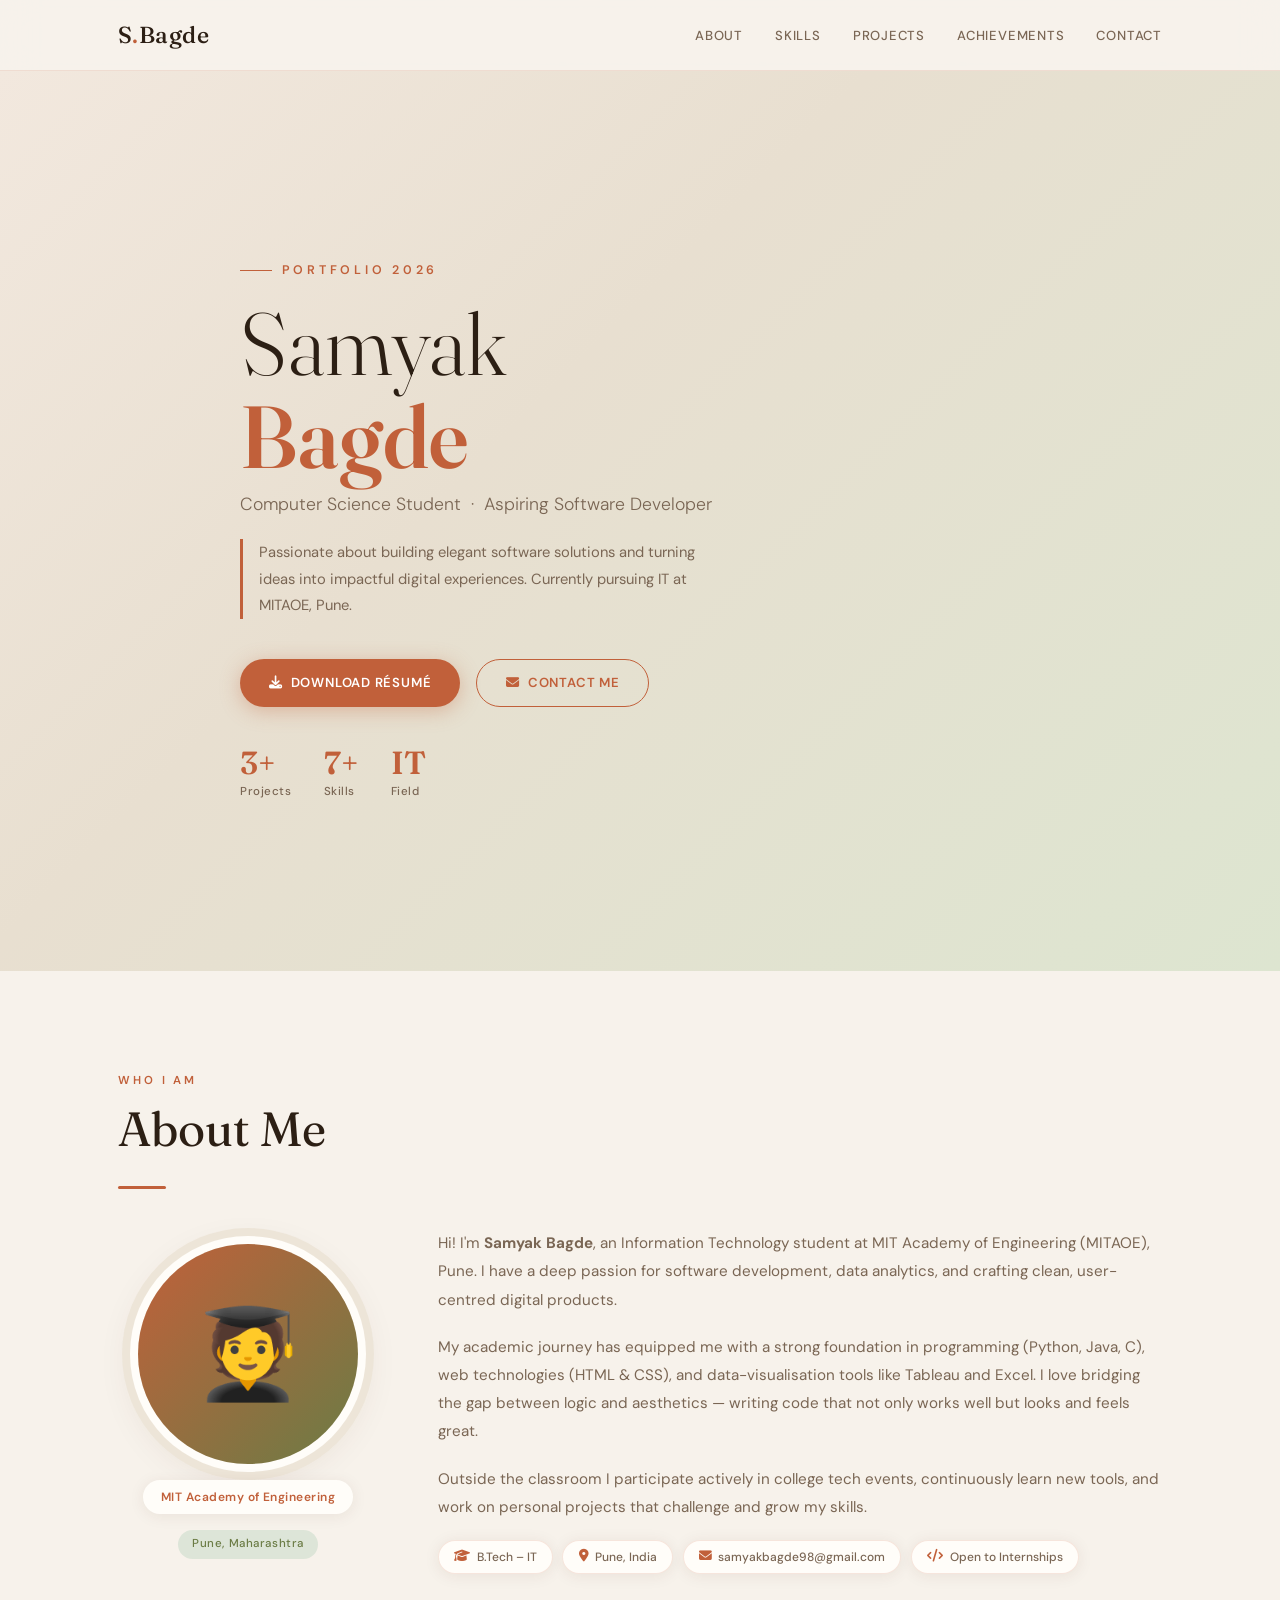
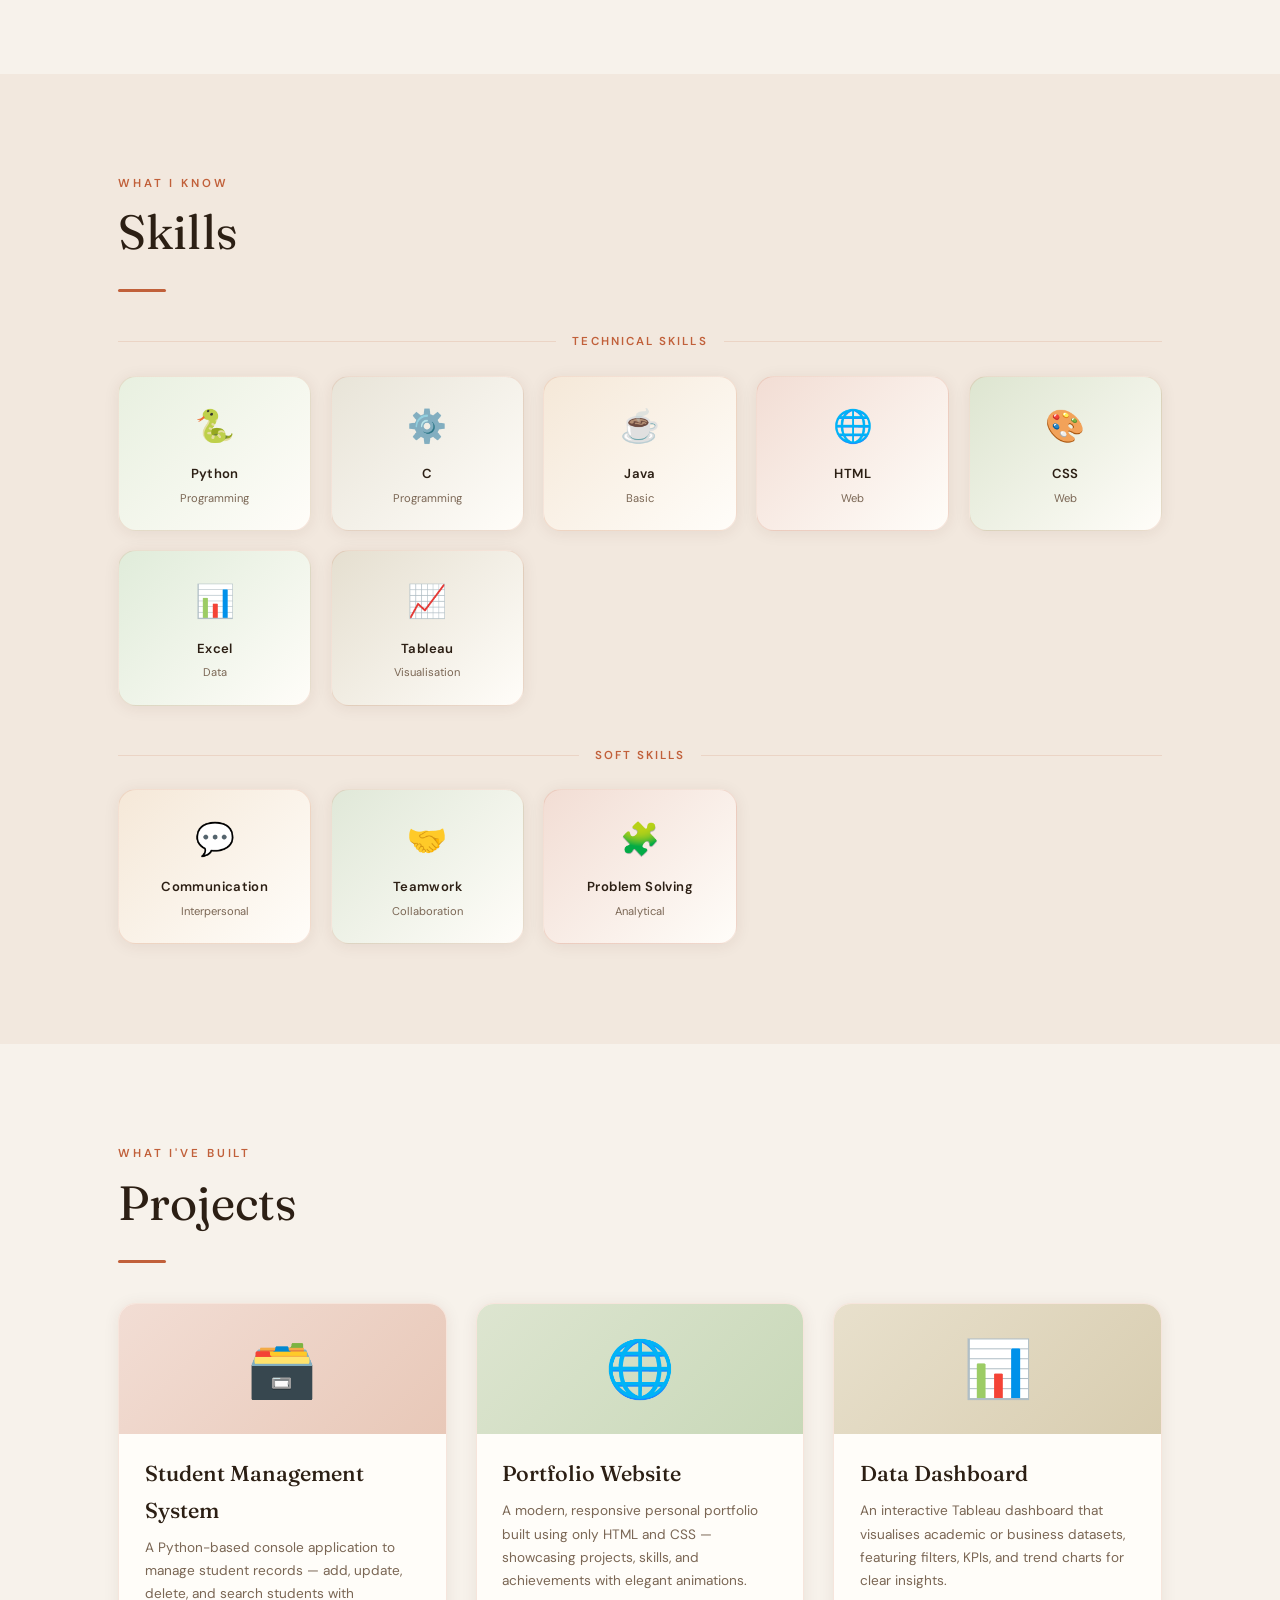
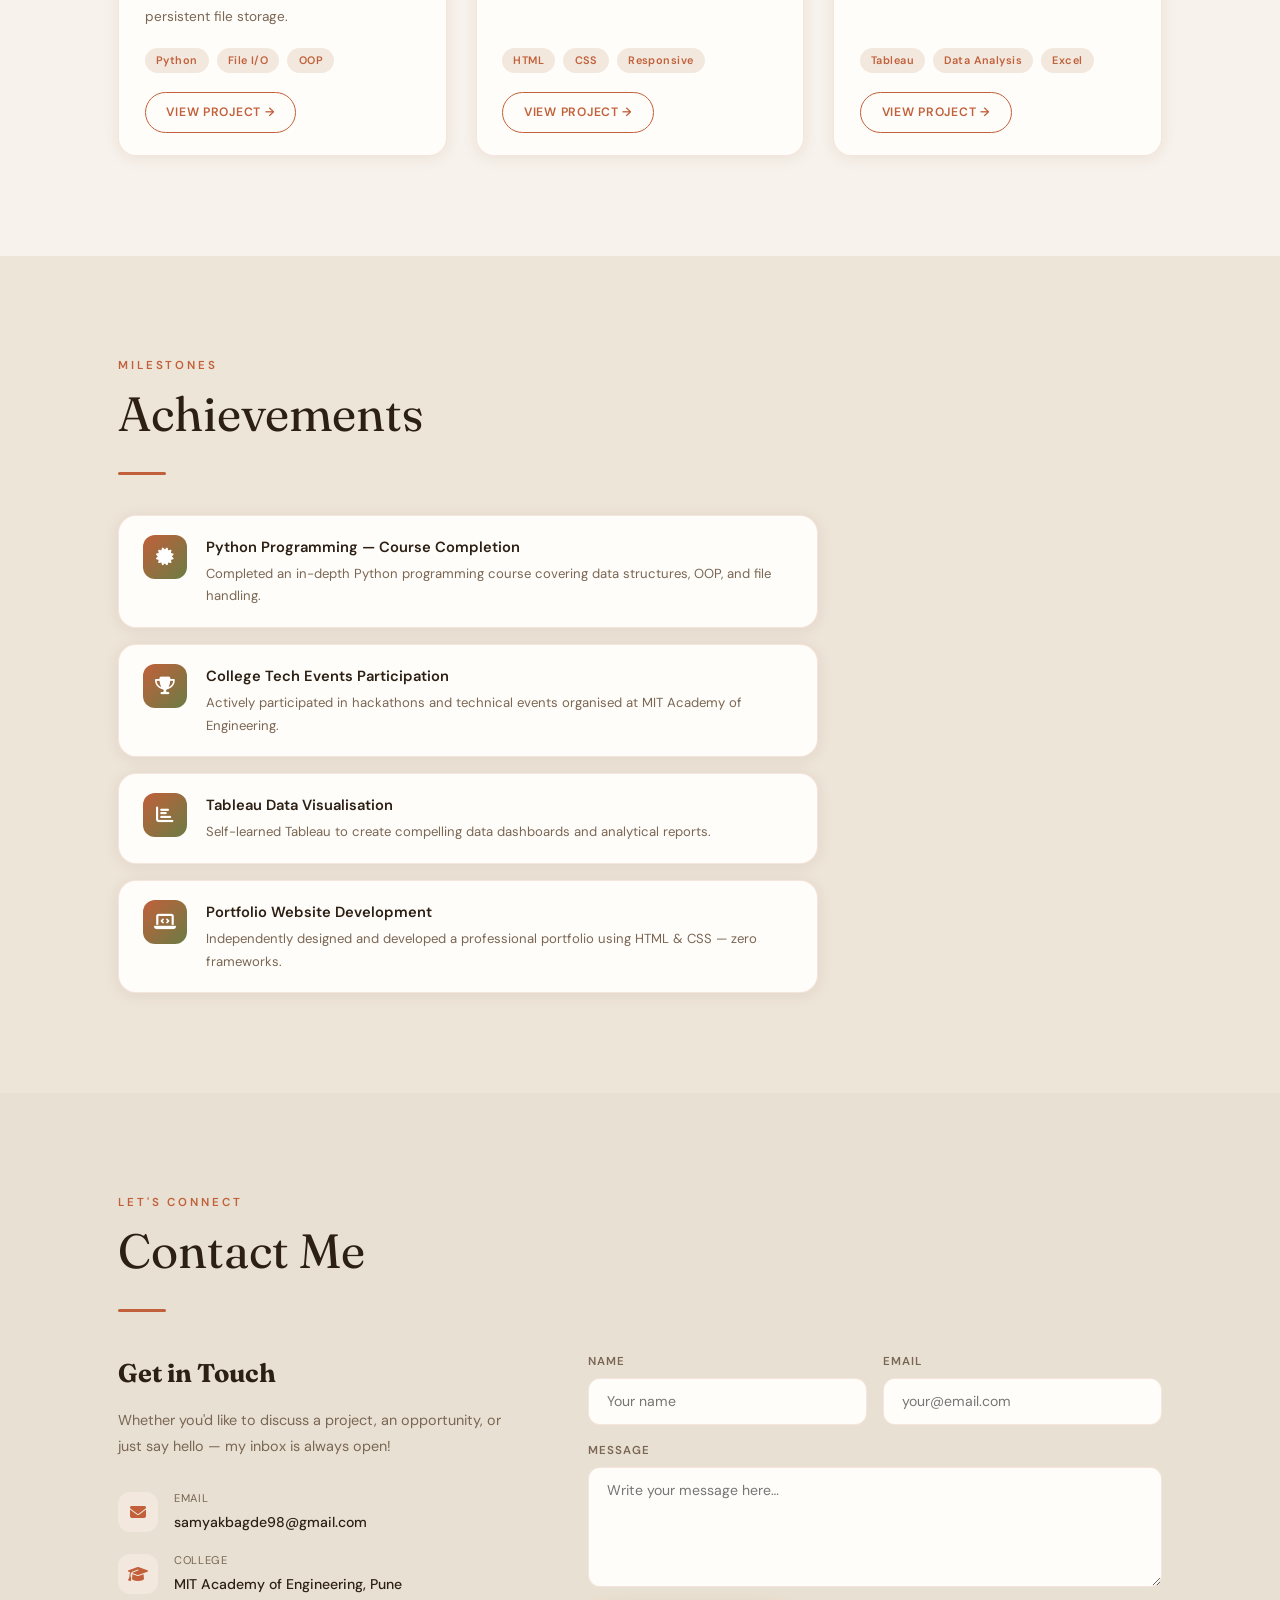
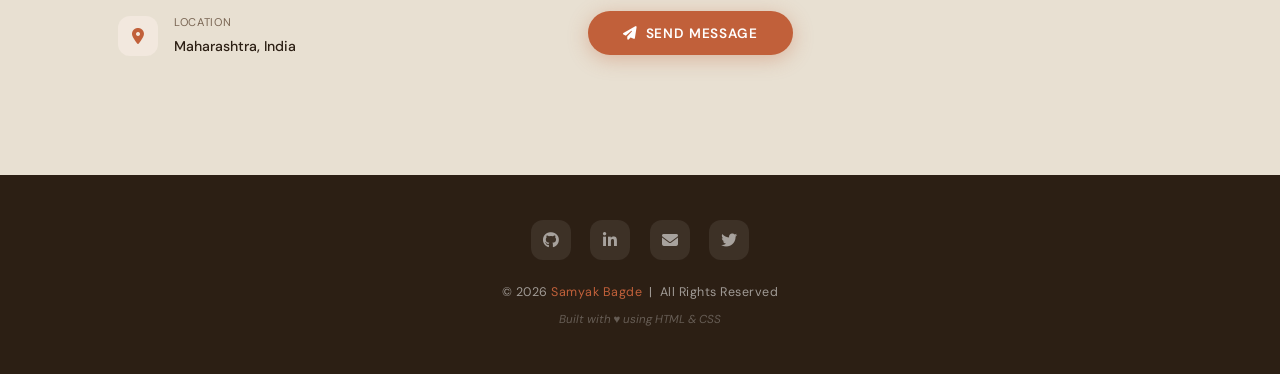
==== index.html @ 5c5806ab "Rename index .html to index.html" ====
<!DOCTYPE html>
<html lang="en">
<head>
  <meta charset="UTF-8" />
  <meta name="viewport" content="width=device-width, initial-scale=1.0" />
  <title>Samyak Bagde — Portfolio</title>
  <link href="https://fonts.googleapis.com/css2?family=Fraunces:ital,opsz,wght@0,9..144,300;0,9..144,400;0,9..144,500;0,9..144,600;1,9..144,300&family=DM+Sans:wght@300;400;500;600&display=swap" rel="stylesheet" />
  <link rel="stylesheet" href="https://cdnjs.cloudflare.com/ajax/libs/font-awesome/6.5.0/css/all.min.css" />
  <link rel="stylesheet" href="style.css" />
</head>
<body>

<!-- ────────────────────────────── NAV ── -->
<nav>
  <div class="nav-inner">
    <a href="#home" class="nav-logo">S<span>.</span>Bagde</a>
    <input type="checkbox" id="nav-toggle" />
    <ul class="nav-links">
      <li><a href="#about">About</a></li>
      <li><a href="#skills">Skills</a></li>
      <li><a href="#projects">Projects</a></li>
      <li><a href="#achievements">Achievements</a></li>
      <li><a href="#contact">Contact</a></li>
    </ul>
    <label for="nav-toggle" class="hamburger" aria-label="Menu">
      <span></span><span></span><span></span>
    </label>
  </div>
  <div class="nav-mobile">
    <a href="#about">About</a>
    <a href="#skills">Skills</a>
    <a href="#projects">Projects</a>
    <a href="#achievements">Achievements</a>
    <a href="#contact">Contact</a>
  </div>
</nav>

<!-- ────────────────────────────── HERO ── -->
<section id="home">
  <div class="container">
    <div class="hero-inner">
      <div>
        <p class="hero-kicker fade d1">Portfolio 2026</p>
        <h1 class="hero-name fade d2">Samyak<br><strong>Bagde</strong></h1>
        <p class="hero-tagline fade d3">Computer Science Student &nbsp;·&nbsp; Aspiring Software Developer</p>
        <p class="hero-intro fade d4">
          Passionate about building elegant software solutions and turning ideas
          into impactful digital experiences. Currently pursuing IT at MITAOE, Pune.
        </p>
        <div class="btn-row fade d5">
          <a href="#" class="btn btn-primary"><i class="fa fa-download"></i> Download Résumé</a>
          <a href="#contact" class="btn btn-outline"><i class="fa fa-envelope"></i> Contact Me</a>
        </div>
        <div class="hero-stats fade d5">
          <div>
            <div class="hero-stat-num">3+</div>
            <div class="hero-stat-lbl">Projects</div>
          </div>
          <div>
            <div class="hero-stat-num">7+</div>
            <div class="hero-stat-lbl">Skills</div>
          </div>
          <div>
            <div class="hero-stat-num">IT</div>
            <div class="hero-stat-lbl">Field</div>
          </div>
        </div>
      </div>
      <div class="hero-blob fade d3">🧑‍💻</div>
    </div>
  </div>
</section>

<!-- ────────────────────────────── ABOUT ── -->
<section id="about" class="section-wrap">
  <div class="container">
    <p class="section-label">Who I Am</p>
    <h2 class="section-title">About Me</h2>
    <div class="sep"></div>
    <div class="about-grid">
      <div class="about-img-wrap">
        <div class="about-avatar">🧑‍🎓</div>
        <div class="about-badge">MIT Academy of Engineering</div>
        <div class="tag">Pune, Maharashtra</div>
      </div>
      <div class="about-text">
        <p>
          Hi! I'm <strong>Samyak Bagde</strong>, an Information Technology student at
          MIT Academy of Engineering (MITAOE), Pune. I have a deep passion for
          software development, data analytics, and crafting clean, user-centred
          digital products.
        </p>
        <p>
          My academic journey has equipped me with a strong foundation in programming
          (Python, Java, C), web technologies (HTML & CSS), and data-visualisation tools
          like Tableau and Excel. I love bridging the gap between logic and aesthetics —
          writing code that not only works well but looks and feels great.
        </p>
        <p>
          Outside the classroom I participate actively in college tech events, continuously
          learn new tools, and work on personal projects that challenge and grow my skills.
        </p>
        <div class="about-chips">
          <div class="chip"><i class="fa fa-graduation-cap"></i> B.Tech – IT</div>
          <div class="chip"><i class="fa fa-map-marker-alt"></i> Pune, India</div>
          <div class="chip"><i class="fa fa-envelope"></i> samyakbagde98@gmail.com</div>
          <div class="chip"><i class="fa fa-code"></i> Open to Internships</div>
        </div>
      </div>
    </div>
  </div>
</section>

<!-- ────────────────────────────── SKILLS ── -->
<section id="skills" class="section-wrap alt">
  <div class="container">
    <p class="section-label">What I Know</p>
    <h2 class="section-title">Skills</h2>
    <div class="sep"></div>

    <div class="skills-divider">Technical Skills</div>
    <div class="skills-grid">
      <div class="skill-card sk-py"><div class="skill-icon"></div><div class="skill-name">Python</div><div class="skill-type">Programming</div></div>
      <div class="skill-card sk-c"><div class="skill-icon"></div><div class="skill-name">C</div><div class="skill-type">Programming</div></div>
      <div class="skill-card sk-java"><div class="skill-icon"></div><div class="skill-name">Java</div><div class="skill-type">Basic</div></div>
      <div class="skill-card sk-html"><div class="skill-icon"></div><div class="skill-name">HTML</div><div class="skill-type">Web</div></div>
      <div class="skill-card sk-css"><div class="skill-icon"></div><div class="skill-name">CSS</div><div class="skill-type">Web</div></div>
      <div class="skill-card sk-xl"><div class="skill-icon"></div><div class="skill-name">Excel</div><div class="skill-type">Data</div></div>
      <div class="skill-card sk-tab"><div class="skill-icon"></div><div class="skill-name">Tableau</div><div class="skill-type">Visualisation</div></div>
    </div>

    <div class="skills-divider">Soft Skills</div>
    <div class="skills-grid">
      <div class="skill-card sk-com"><div class="skill-icon"></div><div class="skill-name">Communication</div><div class="skill-type">Interpersonal</div></div>
      <div class="skill-card sk-team"><div class="skill-icon"></div><div class="skill-name">Teamwork</div><div class="skill-type">Collaboration</div></div>
      <div class="skill-card sk-prob"><div class="skill-icon"></div><div class="skill-name">Problem Solving</div><div class="skill-type">Analytical</div></div>
    </div>
  </div>
</section>

<!-- ────────────────────────────── PROJECTS ── -->
<section id="projects" class="section-wrap">
  <div class="container">
    <p class="section-label">What I've Built</p>
    <h2 class="section-title">Projects</h2>
    <div class="sep"></div>
    <div class="projects-grid">

      <div class="project-card">
        <div class="project-banner pb-1">🗃️</div>
        <div class="project-body">
          <h3 class="project-title">Student Management System</h3>
          <p class="project-desc">
            A Python-based console application to manage student records — add, update,
            delete, and search students with persistent file storage.
          </p>
          <div class="project-tags"><span>Python</span><span>File I/O</span><span>OOP</span></div>
          <a href="#" class="btn-view">View Project →</a>
        </div>
      </div>

      <div class="project-card">
        <div class="project-banner pb-2">🌐</div>
        <div class="project-body">
          <h3 class="project-title">Portfolio Website</h3>
          <p class="project-desc">
            A modern, responsive personal portfolio built using only HTML and CSS —
            showcasing projects, skills, and achievements with elegant animations.
          </p>
          <div class="project-tags"><span>HTML</span><span>CSS</span><span>Responsive</span></div>
          <a href="#" class="btn-view">View Project →</a>
        </div>
      </div>

      <div class="project-card">
        <div class="project-banner pb-3">📊</div>
        <div class="project-body">
          <h3 class="project-title">Data Dashboard</h3>
          <p class="project-desc">
            An interactive Tableau dashboard that visualises academic or business
            datasets, featuring filters, KPIs, and trend charts for clear insights.
          </p>
          <div class="project-tags"><span>Tableau</span><span>Data Analysis</span><span>Excel</span></div>
          <a href="#" class="btn-view">View Project →</a>
        </div>
      </div>

    </div>
  </div>
</section>

<!-- ────────────────────────────── ACHIEVEMENTS ── -->
<section id="achievements" class="section-wrap alt2">
  <div class="container">
    <p class="section-label">Milestones</p>
    <h2 class="section-title">Achievements</h2>
    <div class="sep"></div>
    <div class="ach-list">

      <div class="ach-item">
        <div class="ach-icon"><i class="fa fa-certificate"></i></div>
        <div class="ach-content">
          <h4>Python Programming — Course Completion</h4>
          <p>Completed an in-depth Python programming course covering data structures, OOP, and file handling.</p>
        </div>
      </div>

      <div class="ach-item">
        <div class="ach-icon"><i class="fa fa-trophy"></i></div>
        <div class="ach-content">
          <h4>College Tech Events Participation</h4>
          <p>Actively participated in hackathons and technical events organised at MIT Academy of Engineering.</p>
        </div>
      </div>

      <div class="ach-item">
        <div class="ach-icon"><i class="fa fa-chart-bar"></i></div>
        <div class="ach-content">
          <h4>Tableau Data Visualisation</h4>
          <p>Self-learned Tableau to create compelling data dashboards and analytical reports.</p>
        </div>
      </div>

      <div class="ach-item">
        <div class="ach-icon"><i class="fa fa-laptop-code"></i></div>
        <div class="ach-content">
          <h4>Portfolio Website Development</h4>
          <p>Independently designed and developed a professional portfolio using HTML & CSS — zero frameworks.</p>
        </div>
      </div>

    </div>
  </div>
</section>

<!-- ────────────────────────────── CONTACT ── -->
<section id="contact" class="section-wrap alt3">
  <div class="container">
    <p class="section-label">Let's Connect</p>
    <h2 class="section-title">Contact Me</h2>
    <div class="sep"></div>
    <div class="contact-grid">

      <div class="contact-info">
        <h3>Get in Touch</h3>
        <p>Whether you'd like to discuss a project, an opportunity, or just say hello — my inbox is always open!</p>
        <div class="contact-item">
          <div class="contact-icon"><i class="fa fa-envelope"></i></div>
          <div>
            <div class="contact-item-lbl">Email</div>
            <div class="contact-item-text"><a href="mailto:samyakbagde98@gmail.com">samyakbagde98@gmail.com</a></div>
          </div>
        </div>
        <div class="contact-item">
          <div class="contact-icon"><i class="fa fa-graduation-cap"></i></div>
          <div>
            <div class="contact-item-lbl">College</div>
            <div class="contact-item-text"><span>MIT Academy of Engineering, Pune</span></div>
          </div>
        </div>
        <div class="contact-item">
          <div class="contact-icon"><i class="fa fa-map-marker-alt"></i></div>
          <div>
            <div class="contact-item-lbl">Location</div>
            <div class="contact-item-text"><span>Maharashtra, India</span></div>
          </div>
        </div>
      </div>

      <div>
        <div class="contact-form">
          <div class="form-row">
            <div class="field">
              <label for="name">Name</label>
              <input type="text" id="name" placeholder="Your name" />
            </div>
            <div class="field">
              <label for="email">Email</label>
              <input type="email" id="email" placeholder="your@email.com" />
            </div>
          </div>
          <div class="field">
            <label for="message">Message</label>
            <textarea id="message" placeholder="Write your message here…"></textarea>
          </div>
          <button class="btn-send" type="button"><i class="fa fa-paper-plane"></i> &nbsp;Send Message</button>
        </div>
      </div>

    </div>
  </div>
</section>

<!-- ────────────────────────────── FOOTER ── -->
<footer>
  <div class="footer-inner">
    <div class="footer-socials">
      <a href="#" class="social-btn" aria-label="GitHub"><i class="fab fa-github"></i></a>
      <a href="#" class="social-btn" aria-label="LinkedIn"><i class="fab fa-linkedin-in"></i></a>
      <a href="mailto:samyakbagde98@gmail.com" class="social-btn" aria-label="Email"><i class="fa fa-envelope"></i></a>
      <a href="#" class="social-btn" aria-label="Twitter"><i class="fab fa-twitter"></i></a>
    </div>
    <p class="footer-copy">© 2026 <span>Samyak Bagde</span> &nbsp;|&nbsp; All Rights Reserved</p>
    <p class="footer-tagline">Built with ♥ using HTML &amp; CSS</p>
  </div>
</footer>

</body>
</html>
---- style.css ----
/* ── RESET & TOKENS ────────────────────────────────── */
*, *::before, *::after { margin:0; padding:0; box-sizing:border-box; }
:root {
  --white:    #fffdf9;
  --cream:    #f7f2eb;
  --blush:    #f2e8de;
  --lavender: #ede5d8;
  --sky:      #e8e0d2;
  --sage:     #dde5d8;
  --ink:      #2c1f14;
  --muted:    #7a6654;
  --accent:   #c1603a;
  --accent2:  #6b7c45;
  --border:   rgba(193,96,58,.15);
  --shadow:   0 8px 40px rgba(80,40,20,.12);
  --shadow-sm:0 2px 16px rgba(80,40,20,.08);
  --r:        18px;
  --ff-head:  'Fraunces', serif;
  --ff-body:  'DM Sans', sans-serif;
}
html { scroll-behavior:smooth; }
body {
  font-family: var(--ff-body);
  background: var(--cream);
  color: var(--ink);
  line-height: 1.7;
  overflow-x: hidden;
}

/* ── SCROLL-BAR ─────────────────────────────────────── */
::-webkit-scrollbar { width: 6px; }
::-webkit-scrollbar-track { background: var(--cream); }
::-webkit-scrollbar-thumb { background: var(--accent); border-radius: 99px; }

/* ── NOISE OVERLAY ──────────────────────────────────── */
body::before {
  content:'';
  position:fixed; inset:0; z-index:0; pointer-events:none;
  background-image: url("data:image/svg+xml,%3Csvg xmlns='http://www.w3.org/2000/svg' width='200' height='200'%3E%3Cfilter id='n'%3E%3CfeTurbulence type='fractalNoise' baseFrequency='.85' numOctaves='4' stitchTiles='stitch'/%3E%3CfeColorMatrix type='saturate' values='0'/%3E%3C/filter%3E%3Crect width='200' height='200' filter='url(%23n)' opacity='.025'/%3E%3C/svg%3E");
  opacity:.4;
}

/* ── UTILITY ────────────────────────────────────────── */
section { position:relative; z-index:1; }
.container { max-width:1100px; margin:0 auto; padding:0 28px; }
.section-label {
  font-family: var(--ff-body);
  font-size:.72rem; font-weight:600; letter-spacing:.25em;
  text-transform:uppercase; color:var(--accent);
  margin-bottom:.6rem;
}
.section-title {
  font-family: var(--ff-head);
  font-size:clamp(2rem,4vw,3rem); font-weight:400;
  color:var(--ink); line-height:1.2; margin-bottom:1.8rem;
}
.tag {
  display:inline-block; padding:.3rem .9rem;
  background:var(--sage); color:var(--accent2);
  border-radius:99px; font-size:.72rem; font-weight:500;
  letter-spacing:.05em;
}

/* ── FADE-IN ANIMATION ──────────────────────────────── */
@keyframes fadeUp {
  from { opacity:0; transform:translateY(28px); }
  to   { opacity:1; transform:translateY(0); }
}
.fade { opacity:0; animation:fadeUp .8s ease forwards; }
.fade.d1 { animation-delay:.15s; }
.fade.d2 { animation-delay:.30s; }
.fade.d3 { animation-delay:.45s; }
.fade.d4 { animation-delay:.60s; }
.fade.d5 { animation-delay:.75s; }

/* ── NAVBAR ─────────────────────────────────────────── */
nav {
  position:sticky; top:0; z-index:100;
  background:rgba(247,242,235,.90);
  backdrop-filter:blur(16px);
  border-bottom:1px solid var(--border);
}
.nav-inner {
  display:flex; align-items:center; justify-content:space-between;
  padding:.95rem 28px; max-width:1100px; margin:0 auto;
}
.nav-logo {
  font-family:var(--ff-head);
  font-size:1.45rem; font-weight:500;
  color:var(--ink); text-decoration:none; letter-spacing:.02em;
}
.nav-logo span { color:var(--accent); }
.nav-links { display:flex; gap:2rem; list-style:none; }
.nav-links a {
  font-size:.82rem; font-weight:500; letter-spacing:.06em;
  text-decoration:none; color:var(--muted); text-transform:uppercase;
  position:relative; transition:color .25s;
}
.nav-links a::after {
  content:''; position:absolute; left:0; bottom:-3px;
  width:0; height:1.5px; background:var(--accent); transition:width .3s;
}
.nav-links a:hover { color:var(--ink); }
.nav-links a:hover::after { width:100%; }

/* hamburger */
.hamburger { display:none; flex-direction:column; gap:5px; cursor:pointer; background:none; border:none; }
.hamburger span { width:22px; height:1.5px; background:var(--ink); display:block; border-radius:2px; transition:all .3s; }
.nav-mobile { display:none; flex-direction:column; gap:1.2rem; padding:1.2rem 28px 1.4rem; background:rgba(247,242,235,.97); border-bottom:1px solid var(--border); }
.nav-mobile a { font-size:.85rem; font-weight:500; color:var(--muted); text-decoration:none; text-transform:uppercase; letter-spacing:.06em; }
#nav-toggle { display:none; }
#nav-toggle:checked ~ .nav-mobile { display:flex; }
@media(max-width:680px) {
  .nav-links { display:none; }
  .hamburger { display:flex; }
}

/* ── HERO ───────────────────────────────────────────── */
#home {
  min-height:100vh; display:flex; align-items:center;
  background: linear-gradient(135deg, #f2e8de 0%, #e8dfd0 40%, #dde5d0 100%);
  padding:100px 0 80px;
}
.hero-inner {
  display:grid; grid-template-columns:1fr auto;
  align-items:center; gap:60px;
}
.hero-kicker {
  font-size:.78rem; font-weight:600; letter-spacing:.3em;
  text-transform:uppercase; color:var(--accent);
  display:flex; align-items:center; gap:.6rem; margin-bottom:1rem;
}
.hero-kicker::before { content:''; display:block; width:32px; height:1px; background:var(--accent); }
.hero-name {
  font-family:var(--ff-head);
  font-size:clamp(3rem,8vw,5.5rem); font-weight:300;
  line-height:1.05; color:var(--ink); margin-bottom:.5rem;
}
.hero-name strong { font-weight:600; color:var(--accent); }
.hero-tagline {
  font-size:clamp(.9rem,1.8vw,1.1rem); color:var(--muted);
  font-weight:300; margin-bottom:1.2rem;
}
.hero-intro {
  font-size:.92rem; color:var(--muted); max-width:480px;
  border-left:3px solid var(--accent); padding-left:1rem;
  margin-bottom:2.5rem; line-height:1.8;
}
.btn-row { display:flex; gap:1rem; flex-wrap:wrap; }
.btn {
  display:inline-flex; align-items:center; gap:.5rem;
  padding:.75rem 1.8rem; border-radius:99px;
  font-family:var(--ff-body); font-size:.82rem; font-weight:600;
  letter-spacing:.06em; text-transform:uppercase;
  text-decoration:none; cursor:pointer;
  transition:all .3s; border:none;
}
.btn-primary {
  background:var(--accent); color:#fff;
  box-shadow:0 4px 20px rgba(193,96,58,.35);
}
.btn-primary:hover { background:#a84f2d; transform:translateY(-2px); box-shadow:0 8px 28px rgba(193,96,58,.45); }
.btn-outline {
  background:transparent; color:var(--accent);
  border:1.5px solid var(--accent);
}
.btn-outline:hover { background:var(--blush); transform:translateY(-2px); }

/* hero blob */
.hero-blob {
  width:260px; height:260px; border-radius:60% 40% 55% 45% / 55% 60% 40% 45%;
  background:linear-gradient(135deg, var(--accent) 0%, var(--accent2) 100%);
  display:flex; align-items:center; justify-content:center;
  font-size:5rem; box-shadow:var(--shadow);
  flex-shrink:0;
  animation:blobFloat 6s ease-in-out infinite;
}
@keyframes blobFloat {
  0%,100% { border-radius:60% 40% 55% 45% / 55% 60% 40% 45%; transform:translateY(0); }
  50%      { border-radius:45% 55% 40% 60% / 40% 45% 55% 60%; transform:translateY(-12px); }
}
.hero-stats {
  display:flex; gap:2rem; margin-top:2.5rem;
}
.hero-stat-num {
  font-family:var(--ff-head); font-size:2rem; font-weight:600; color:var(--accent); line-height:1;
}
.hero-stat-lbl { font-size:.72rem; color:var(--muted); font-weight:500; letter-spacing:.05em; margin-top:.2rem; }

@media(max-width:800px) {
  .hero-inner { grid-template-columns:1fr; }
  .hero-blob { width:180px; height:180px; font-size:3.5rem; justify-self:center; order:-1; }
  .hero-stats { gap:1.4rem; }
}

/* ── SECTION WRAPPER ────────────────────────────────── */
.section-wrap { padding:100px 0; }
.section-wrap.alt { background:var(--blush); }
.section-wrap.alt2 { background:var(--lavender); }
.section-wrap.alt3 { background:var(--sky); }

/* ── ABOUT ──────────────────────────────────────────── */
.about-grid {
  display:grid; grid-template-columns:260px 1fr; gap:60px; align-items:center;
}
.about-img-wrap {
  display:flex; flex-direction:column; align-items:center; gap:1rem;
}
.about-avatar {
  width:220px; height:220px; border-radius:50%;
  background:linear-gradient(135deg, var(--accent), var(--accent2));
  display:flex; align-items:center; justify-content:center;
  font-size:5.5rem;
  box-shadow:0 0 0 8px var(--white), 0 0 0 16px var(--lavender), var(--shadow);
}
.about-badge {
  background:var(--white); border-radius:99px;
  padding:.4rem 1.1rem; font-size:.75rem; font-weight:600;
  color:var(--accent); box-shadow:var(--shadow-sm);
  letter-spacing:.04em;
}
.about-text p {
  font-size:.95rem; color:var(--muted); line-height:1.85; margin-bottom:1.2rem;
}
.about-chips { display:flex; flex-wrap:wrap; gap:.6rem; margin-top:1rem; }
.chip {
  background:var(--white); border:1px solid var(--border);
  border-radius:99px; padding:.35rem .95rem;
  font-size:.75rem; font-weight:500; color:var(--muted);
  display:flex; align-items:center; gap:.4rem;
  box-shadow:var(--shadow-sm);
}
.chip i { color:var(--accent); font-size:.8rem; }
@media(max-width:720px) {
  .about-grid { grid-template-columns:1fr; }
  .about-img-wrap { margin-bottom:1rem; }
}

/* ── SKILLS ─────────────────────────────────────────── */
.skills-grid {
  display:grid; grid-template-columns:repeat(auto-fill, minmax(160px,1fr)); gap:1.2rem;
}
.skill-card {
  background:var(--white); border-radius:var(--r);
  padding:1.4rem 1rem; text-align:center;
  box-shadow:var(--shadow-sm); border:1px solid var(--border);
  transition:transform .3s, box-shadow .3s;
  cursor:default;
}
.skill-card:hover { transform:translateY(-6px) scale(1.03); box-shadow:var(--shadow); }
.skill-icon { font-size:2rem; margin-bottom:.6rem; }
.skill-name { font-size:.82rem; font-weight:600; color:var(--ink); letter-spacing:.03em; }
.skill-type { font-size:.7rem; color:var(--muted); margin-top:.2rem; }
/* color variants */
.sk-py  .skill-icon::after { content:'🐍'; }
.sk-c   .skill-icon::after { content:'⚙️'; }
.sk-java .skill-icon::after{ content:'☕'; }
.sk-html .skill-icon::after{ content:'🌐'; }
.sk-css  .skill-icon::after{ content:'🎨'; }
.sk-xl   .skill-icon::after{ content:'📊'; }
.sk-tab  .skill-icon::after{ content:'📈'; }
.sk-com  .skill-icon::after{ content:'💬'; }
.sk-team .skill-icon::after{ content:'🤝'; }
.sk-prob .skill-icon::after{ content:'🧩'; }
.sk-py   { background:linear-gradient(135deg,#e8f0e0,#fffdf9); }
.sk-c    { background:linear-gradient(135deg,#e8e4d8,#fffdf9); }
.sk-java { background:linear-gradient(135deg,#f5e8d8,#fffdf9); }
.sk-html { background:linear-gradient(135deg,#f2ddd4,#fffdf9); }
.sk-css  { background:linear-gradient(135deg,#dde5d0,#fffdf9); }
.sk-xl   { background:linear-gradient(135deg,#e0ecda,#fffdf9); }
.sk-tab  { background:linear-gradient(135deg,#e5dfd0,#fffdf9); }
.sk-com  { background:linear-gradient(135deg,#f5e8d8,#fffdf9); }
.sk-team { background:linear-gradient(135deg,#e0e8d8,#fffdf9); }
.sk-prob { background:linear-gradient(135deg,#f2ddd4,#fffdf9); }
.skills-divider {
  text-align:center; font-size:.72rem; font-weight:600;
  letter-spacing:.18em; text-transform:uppercase;
  color:var(--accent); margin:2.5rem 0 1.5rem;
  display:flex; align-items:center; gap:1rem;
}
.skills-divider::before, .skills-divider::after {
  content:''; flex:1; height:1px; background:var(--border);
}

/* ── PROJECTS ───────────────────────────────────────── */
.projects-grid {
  display:grid; grid-template-columns:repeat(auto-fill, minmax(300px,1fr)); gap:1.8rem;
}
.project-card {
  background:var(--white); border-radius:var(--r);
  overflow:hidden; box-shadow:var(--shadow-sm);
  border:1px solid var(--border);
  transition:transform .35s, box-shadow .35s;
  display:flex; flex-direction:column;
}
.project-card:hover { transform:translateY(-8px); box-shadow:var(--shadow); }
.project-banner {
  height:130px; display:flex; align-items:center; justify-content:center;
  font-size:3.5rem;
}
.pb-1 { background:linear-gradient(135deg, #f2ddd4, #e8c8b8); }
.pb-2 { background:linear-gradient(135deg, #dde5d0, #c8d8b8); }
.pb-3 { background:linear-gradient(135deg, #e8e0cc, #d8cdb0); }
.project-body { padding:1.4rem 1.6rem; flex:1; display:flex; flex-direction:column; }
.project-title { font-family:var(--ff-head); font-size:1.35rem; font-weight:500; margin-bottom:.4rem; }
.project-desc { font-size:.85rem; color:var(--muted); flex:1; margin-bottom:1.2rem; line-height:1.7; }
.project-tags { display:flex; gap:.5rem; flex-wrap:wrap; margin-bottom:1.2rem; }
.project-tags span {
  font-size:.68rem; font-weight:600; letter-spacing:.04em;
  padding:.22rem .7rem; border-radius:99px;
  background:var(--blush); color:var(--accent);
}
.btn-view {
  align-self:flex-start; font-size:.76rem; padding:.55rem 1.3rem;
  background:transparent; border:1.5px solid var(--accent); color:var(--accent);
  border-radius:99px; cursor:pointer; font-family:var(--ff-body);
  font-weight:600; letter-spacing:.06em; text-transform:uppercase;
  text-decoration:none; transition:all .25s;
}
.btn-view:hover { background:var(--accent); color:#fff; }

/* ── ACHIEVEMENTS ────────────────────────────────────── */
.ach-list { display:flex; flex-direction:column; gap:1rem; max-width:700px; }
.ach-item {
  display:flex; align-items:flex-start; gap:1.2rem;
  background:var(--white); border-radius:var(--r);
  padding:1.2rem 1.5rem; box-shadow:var(--shadow-sm);
  border:1px solid var(--border);
  transition:transform .3s, box-shadow .3s;
}
.ach-item:hover { transform:translateX(6px); box-shadow:var(--shadow); }
.ach-icon {
  width:44px; height:44px; border-radius:12px; flex-shrink:0;
  background:linear-gradient(135deg, var(--accent), var(--accent2));
  display:flex; align-items:center; justify-content:center;
  color:#fff; font-size:1.1rem;
}
.ach-content h4 { font-size:.92rem; font-weight:600; color:var(--ink); margin-bottom:.2rem; }
.ach-content p  { font-size:.82rem; color:var(--muted); }

/* ── CONTACT ─────────────────────────────────────────── */
.contact-grid {
  display:grid; grid-template-columns:1fr 1.4fr; gap:60px; align-items:start;
}
.contact-info h3 { font-family:var(--ff-head); font-size:1.6rem; margin-bottom:.8rem; }
.contact-info p  { font-size:.9rem; color:var(--muted); line-height:1.8; margin-bottom:1.8rem; }
.contact-item {
  display:flex; align-items:center; gap:1rem; margin-bottom:1rem;
}
.contact-icon {
  width:40px; height:40px; border-radius:12px;
  background:var(--blush); display:flex; align-items:center; justify-content:center;
  color:var(--accent); font-size:1rem; flex-shrink:0;
}
.contact-item-text a, .contact-item-text span {
  font-size:.88rem; color:var(--ink); text-decoration:none; font-weight:500;
}
.contact-item-text a:hover { color:var(--accent); }
.contact-item-lbl { font-size:.7rem; color:var(--muted); text-transform:uppercase; letter-spacing:.06em; }

/* form */
.contact-form { display:flex; flex-direction:column; gap:1rem; }
.form-row { display:grid; grid-template-columns:1fr 1fr; gap:1rem; }
.field label { font-size:.72rem; font-weight:600; color:var(--muted); letter-spacing:.08em; text-transform:uppercase; display:block; margin-bottom:.4rem; }
.field input, .field textarea {
  width:100%; padding:.85rem 1.1rem;
  border:1.5px solid var(--border); border-radius:12px;
  background:var(--white); font-family:var(--ff-body); font-size:.88rem; color:var(--ink);
  outline:none; transition:border-color .25s, box-shadow .25s;
}
.field input:focus, .field textarea:focus {
  border-color:var(--accent);
  box-shadow:0 0 0 4px rgba(139,122,173,.12);
}
.field textarea { resize:vertical; min-height:120px; }
.btn-send {
  padding:.85rem 2.2rem; background:var(--accent); color:#fff;
  border:none; border-radius:99px; font-family:var(--ff-body);
  font-size:.85rem; font-weight:600; letter-spacing:.06em; text-transform:uppercase;
  cursor:pointer; align-self:flex-start;
  box-shadow:0 4px 20px rgba(193,96,58,.35);
  transition:all .3s;
}
.btn-send:hover { background:#a84f2d; transform:translateY(-2px); box-shadow:0 8px 28px rgba(193,96,58,.45); }
@media(max-width:800px) {
  .contact-grid { grid-template-columns:1fr; }
  .form-row { grid-template-columns:1fr; }
}

/* ── FOOTER ──────────────────────────────────────────── */
footer {
  background:#2c1f14; color:rgba(255,255,255,.55);
  padding:2.8rem 28px; text-align:center;
}
.footer-inner { max-width:1100px; margin:0 auto; }
.footer-socials { display:flex; gap:1.2rem; justify-content:center; margin-bottom:1.4rem; }
.social-btn {
  width:40px; height:40px; border-radius:12px;
  background:rgba(255,255,255,.08);
  display:flex; align-items:center; justify-content:center;
  color:rgba(255,255,255,.55); font-size:1rem; text-decoration:none;
  transition:all .25s;
}
.social-btn:hover { background:var(--accent); color:#fff; transform:translateY(-3px); }
.footer-copy { font-size:.78rem; letter-spacing:.04em; }
.footer-copy span { color:var(--accent); }
.footer-tagline { font-size:.72rem; margin-top:.4rem; opacity:.5; font-style:italic; }

/* ── SECTION SEPARATOR ───────────────────────────────── */
.sep {
  width:48px; height:3px; background:var(--accent);
  border-radius:99px; margin-bottom:2.5rem;
}
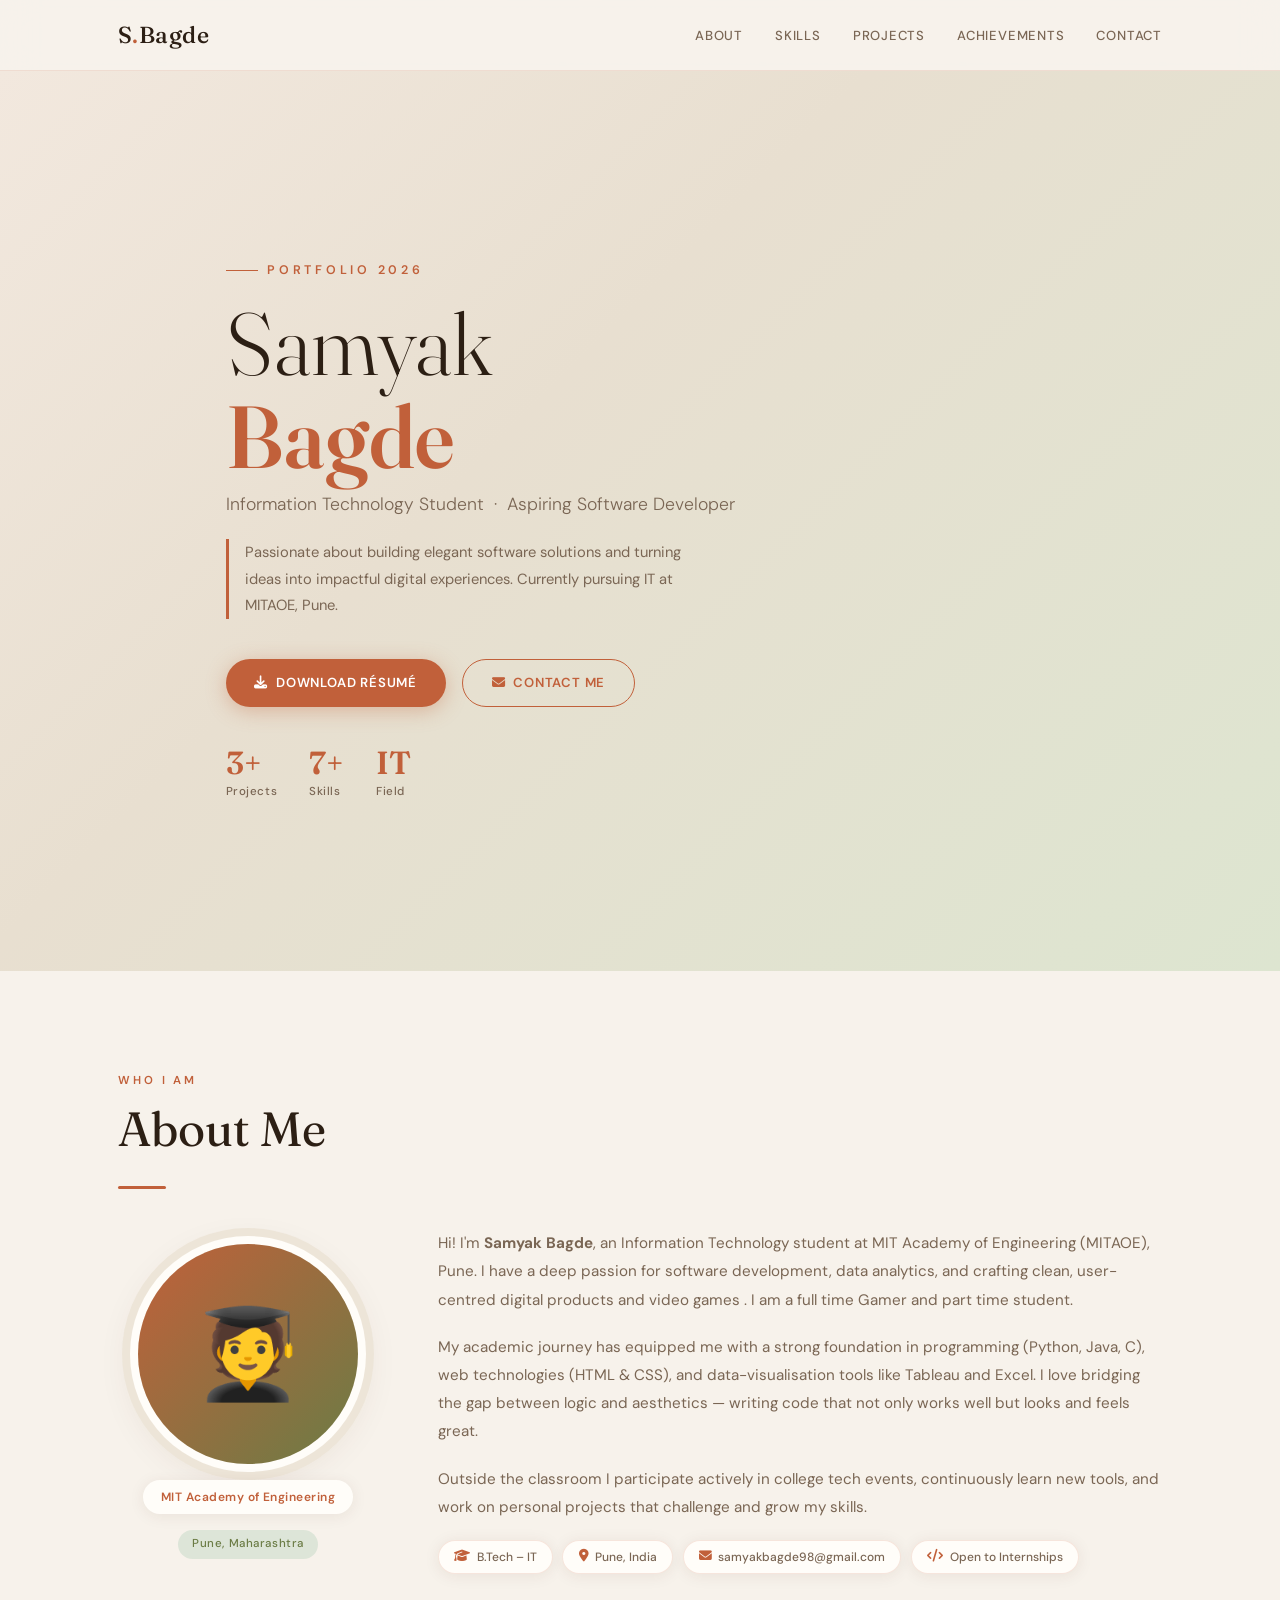
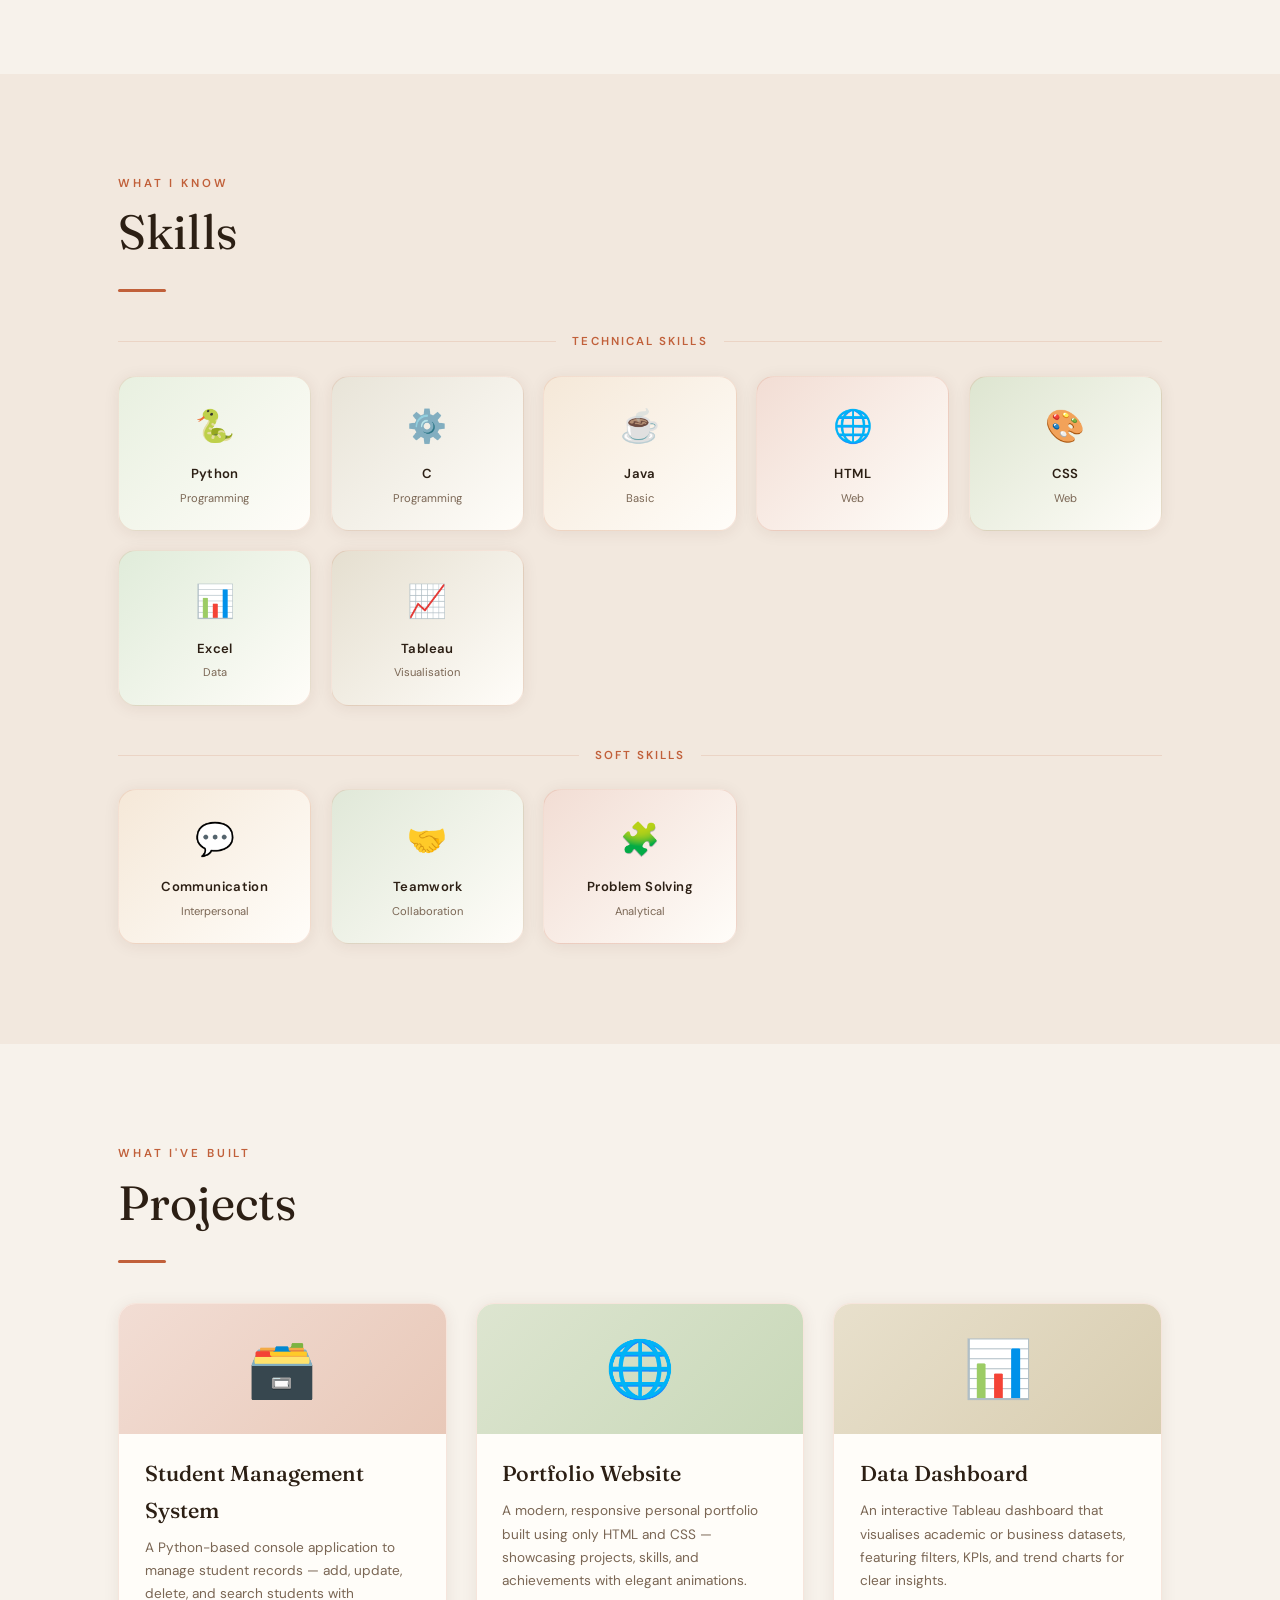
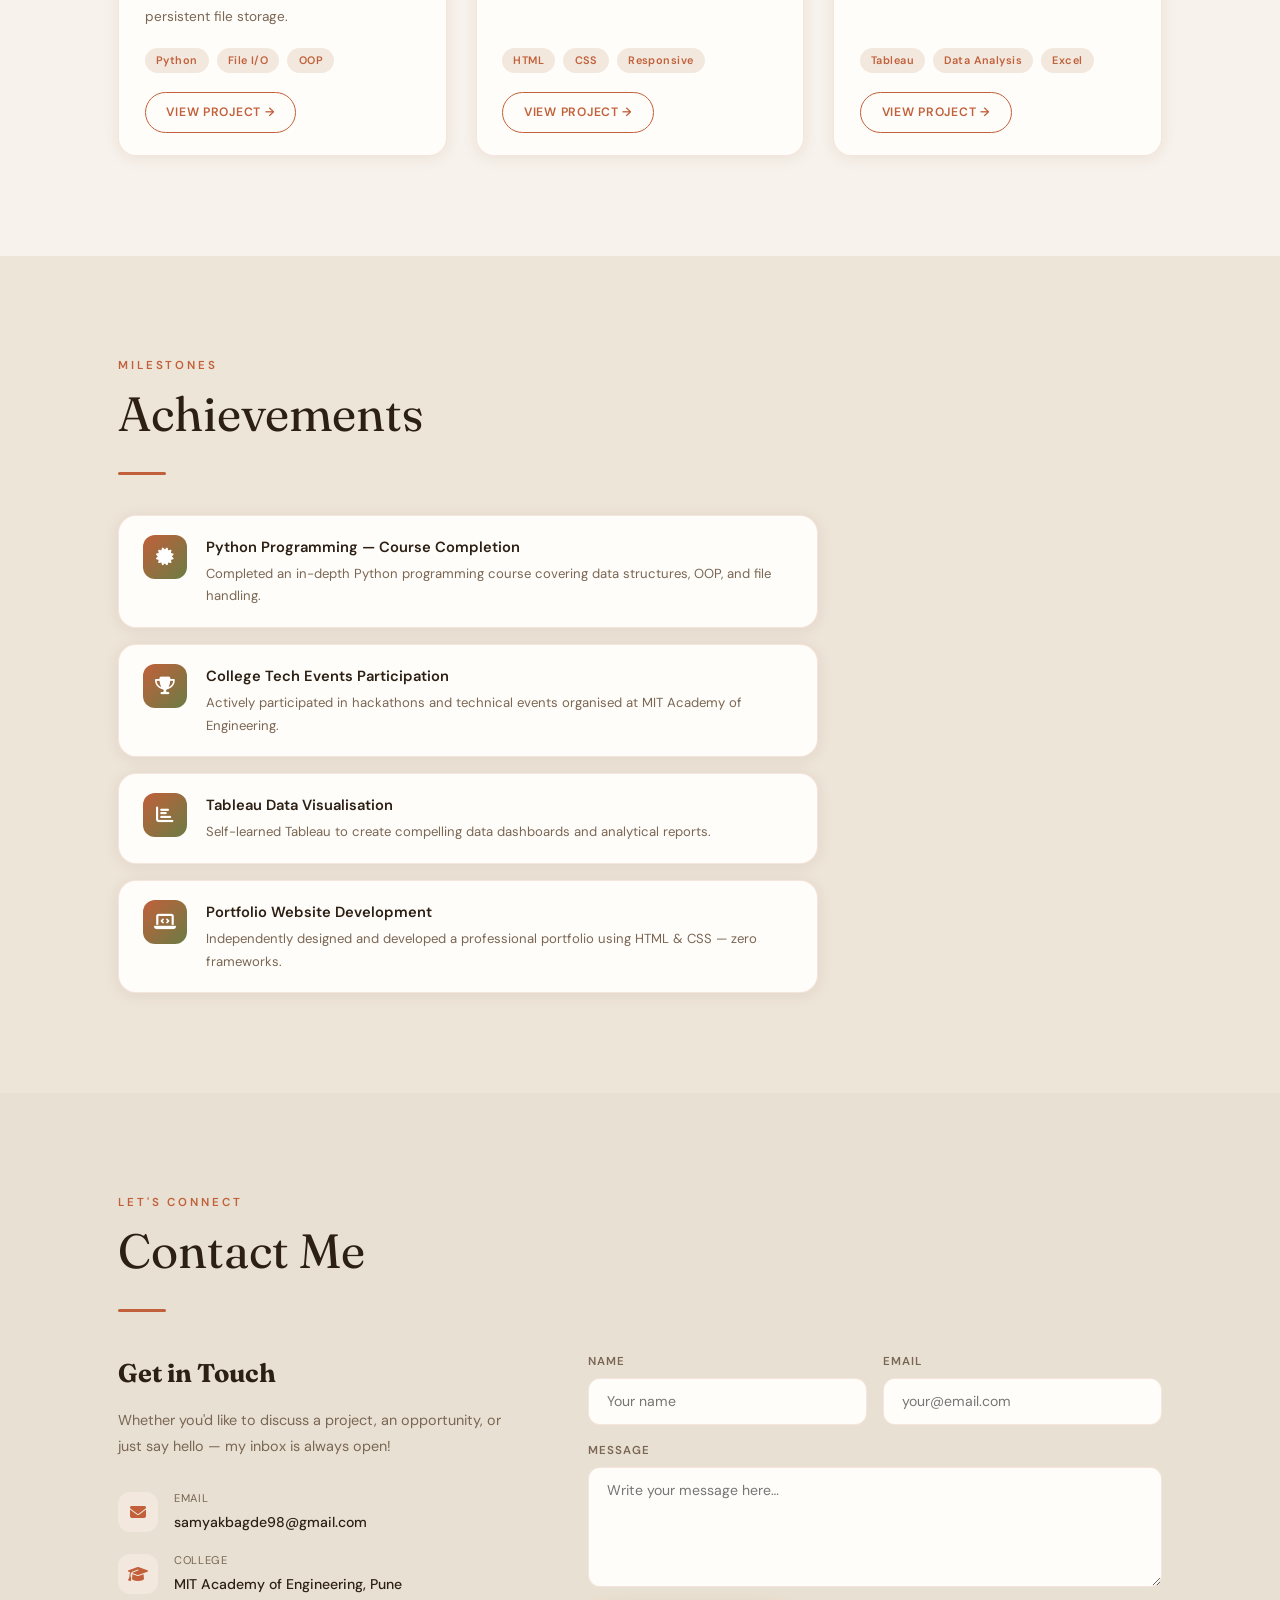
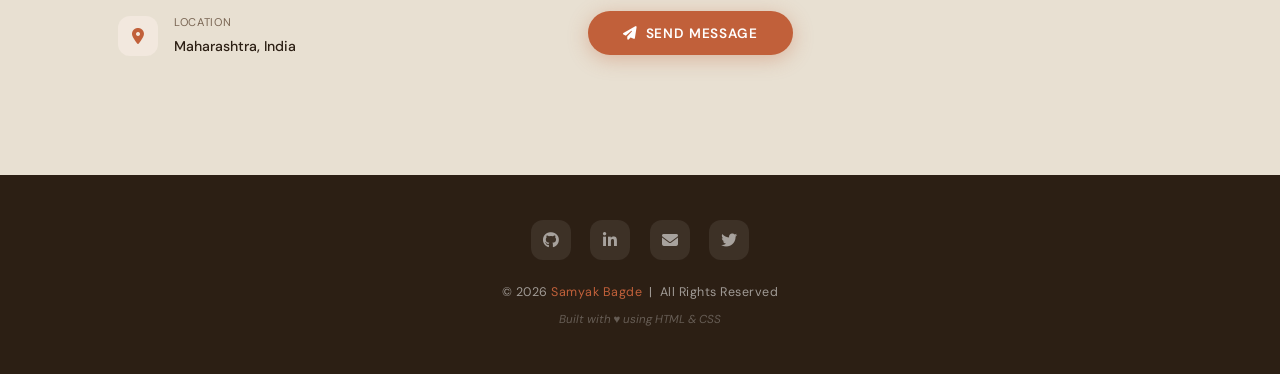
==== commit e6e3557c: "Update index.html" ====
--- a/index.html
+++ b/index.html
@@ -42,7 +42,7 @@
       <div>
         <p class="hero-kicker fade d1">Portfolio 2026</p>
         <h1 class="hero-name fade d2">Samyak<br><strong>Bagde</strong></h1>
-        <p class="hero-tagline fade d3">Computer Science Student &nbsp;·&nbsp; Aspiring Software Developer</p>
+        <p class="hero-tagline fade d3">Information Technology Student &nbsp;·&nbsp; Aspiring Software Developer</p>
         <p class="hero-intro fade d4">
           Passionate about building elegant software solutions and turning ideas
           into impactful digital experiences. Currently pursuing IT at MITAOE, Pune.
@@ -88,7 +88,8 @@
           Hi! I'm <strong>Samyak Bagde</strong>, an Information Technology student at
           MIT Academy of Engineering (MITAOE), Pune. I have a deep passion for
           software development, data analytics, and crafting clean, user-centred
-          digital products.
+          digital products and video games .
+          I am a full time Gamer and part time student.
         </p>
         <p>
           My academic journey has equipped me with a strong foundation in programming
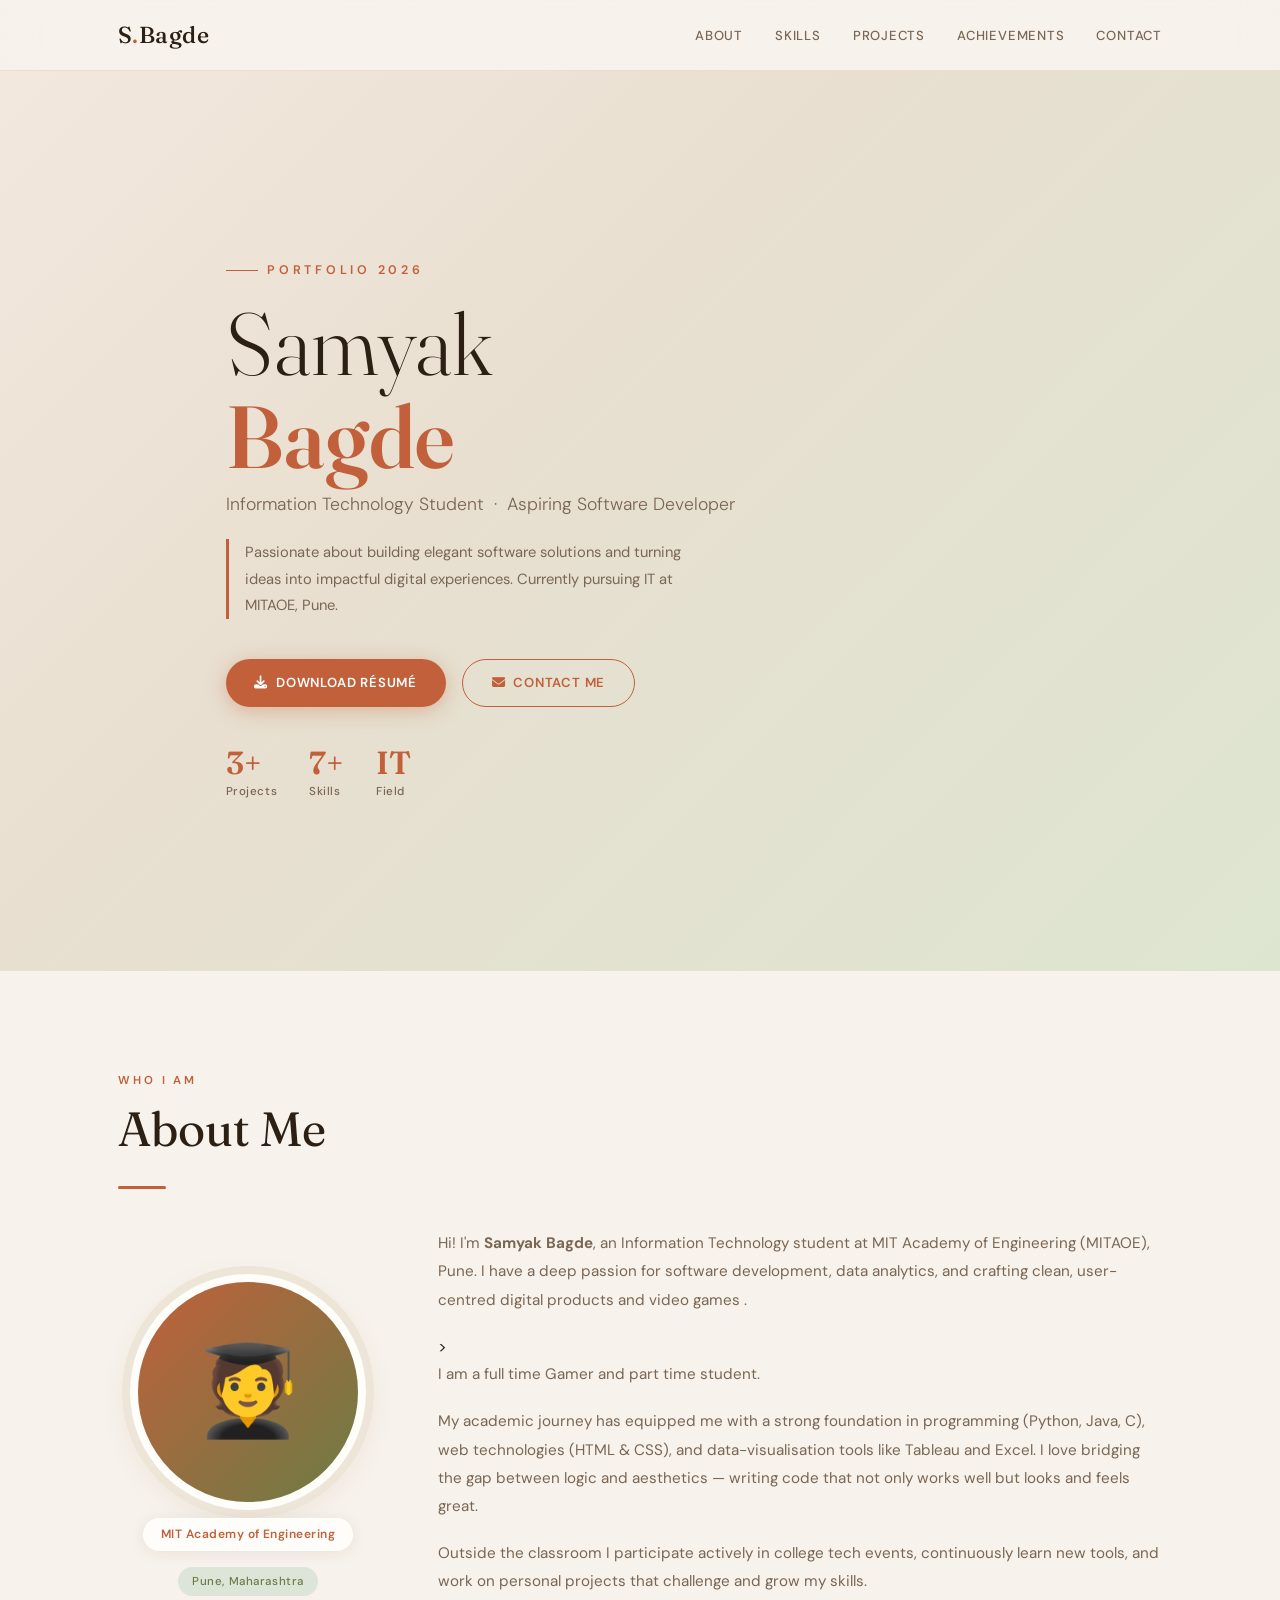
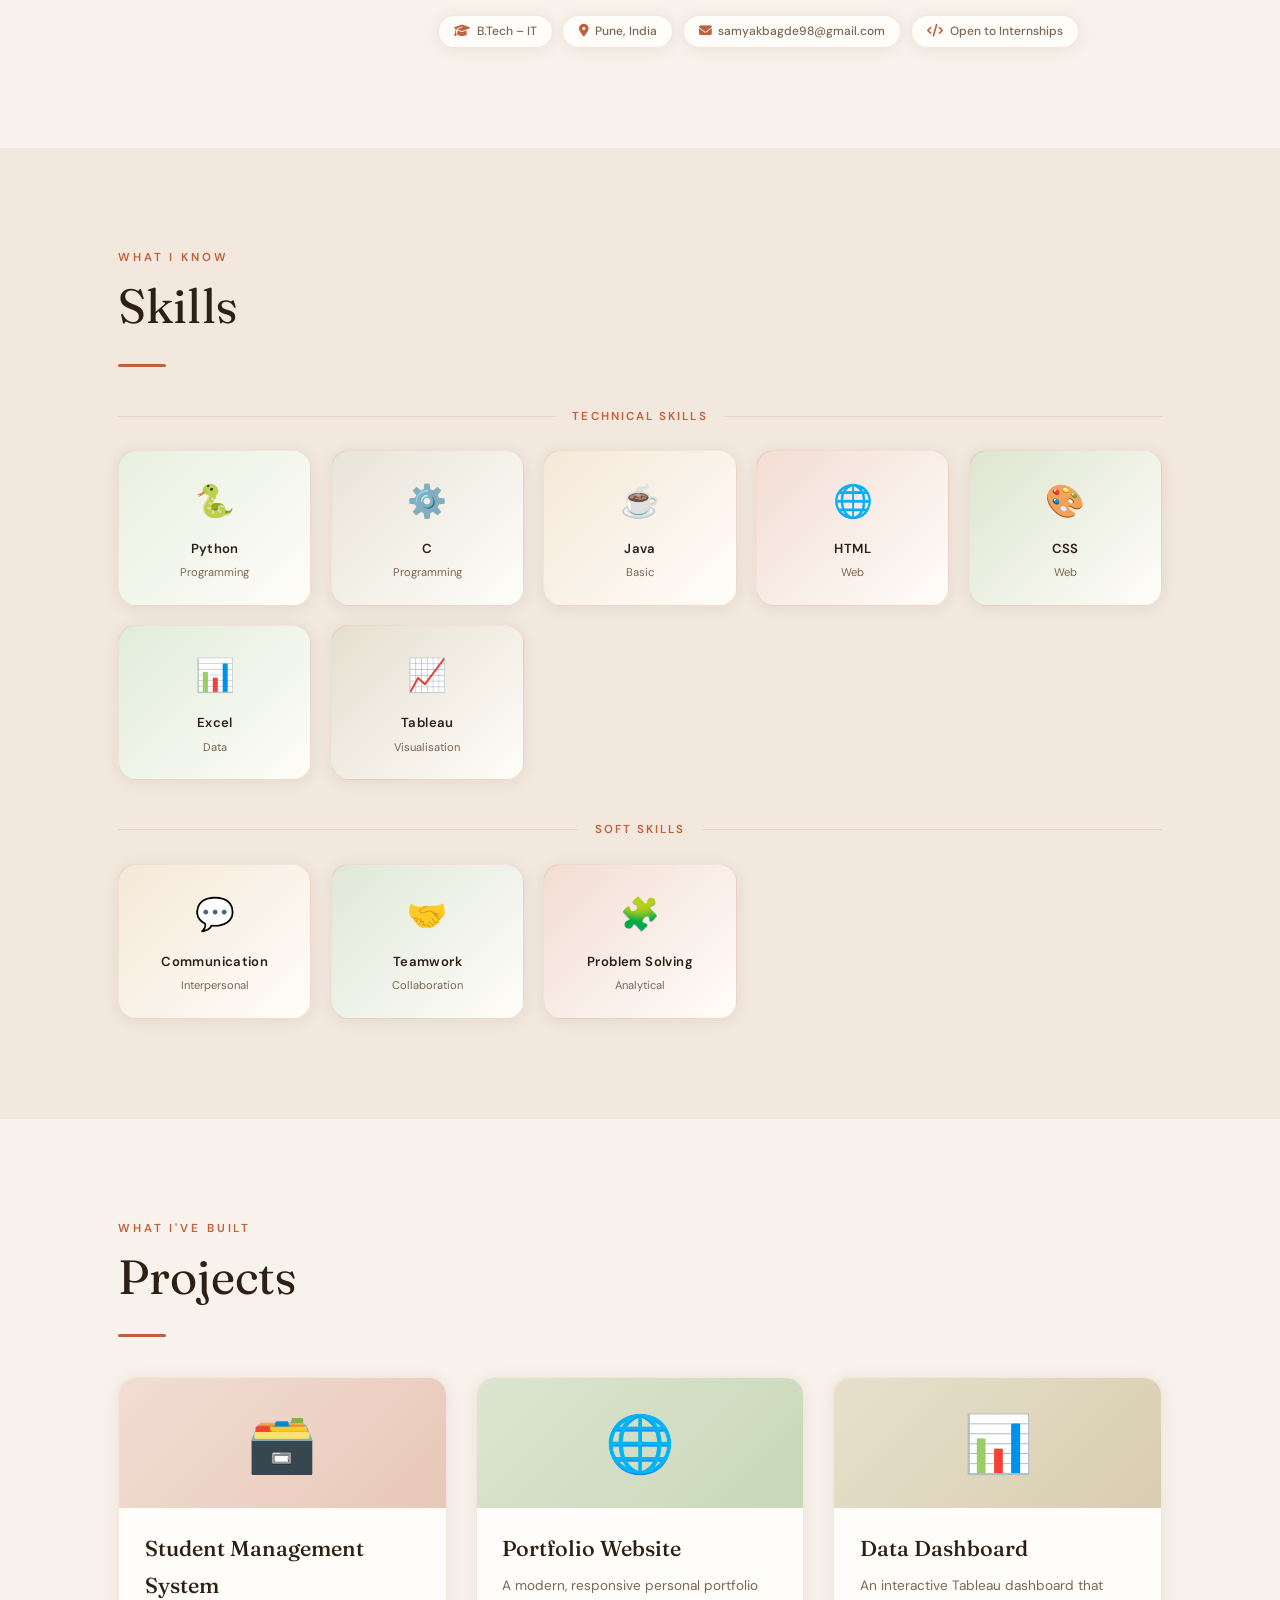
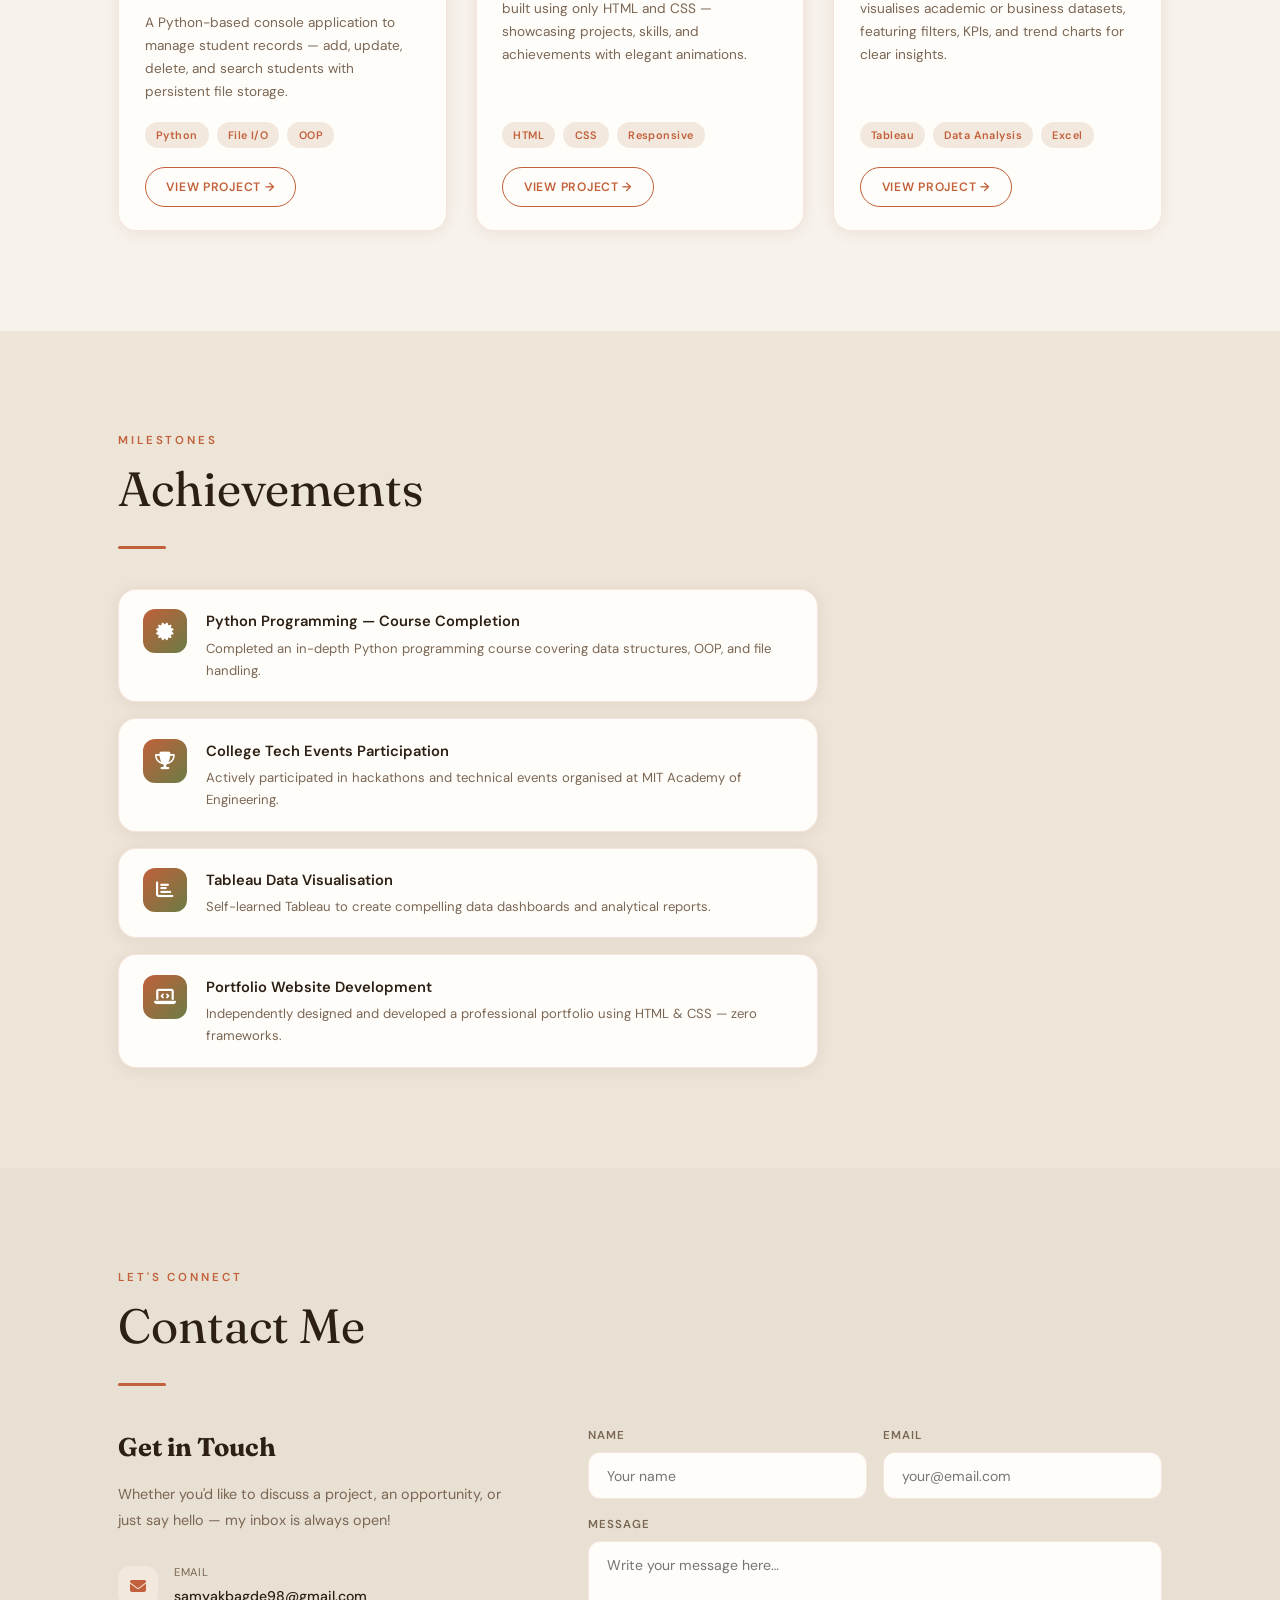
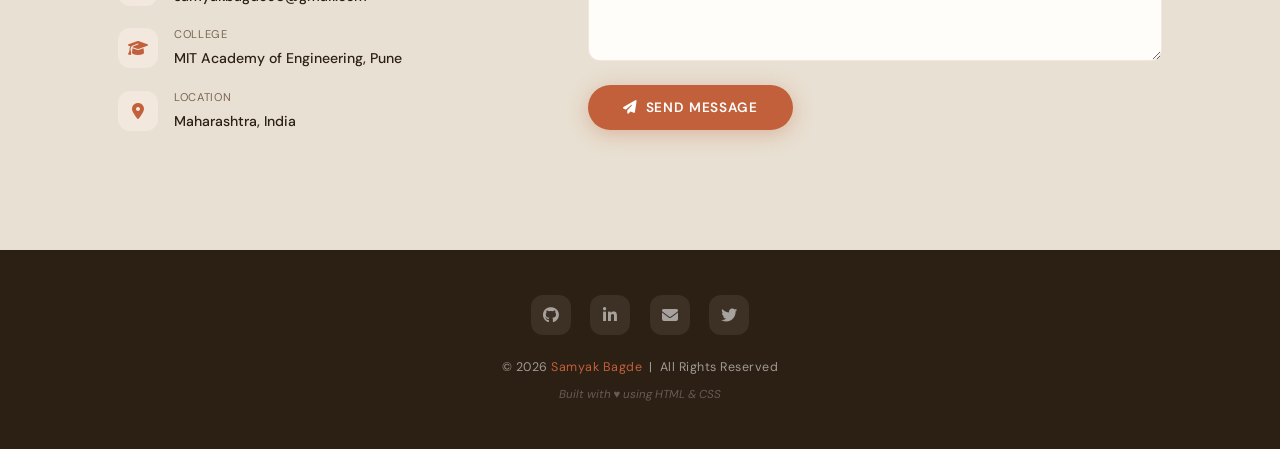
==== commit f8a16031: "Update index.html" ====
--- a/index.html
+++ b/index.html
@@ -88,8 +88,8 @@
           Hi! I'm <strong>Samyak Bagde</strong>, an Information Technology student at
           MIT Academy of Engineering (MITAOE), Pune. I have a deep passion for
           software development, data analytics, and crafting clean, user-centred
-          digital products and video games .
-          I am a full time Gamer and part time student.
+          digital products and video games .</p>>
+         <p>I am a full time Gamer and part time student.</p> 
         </p>
         <p>
           My academic journey has equipped me with a strong foundation in programming
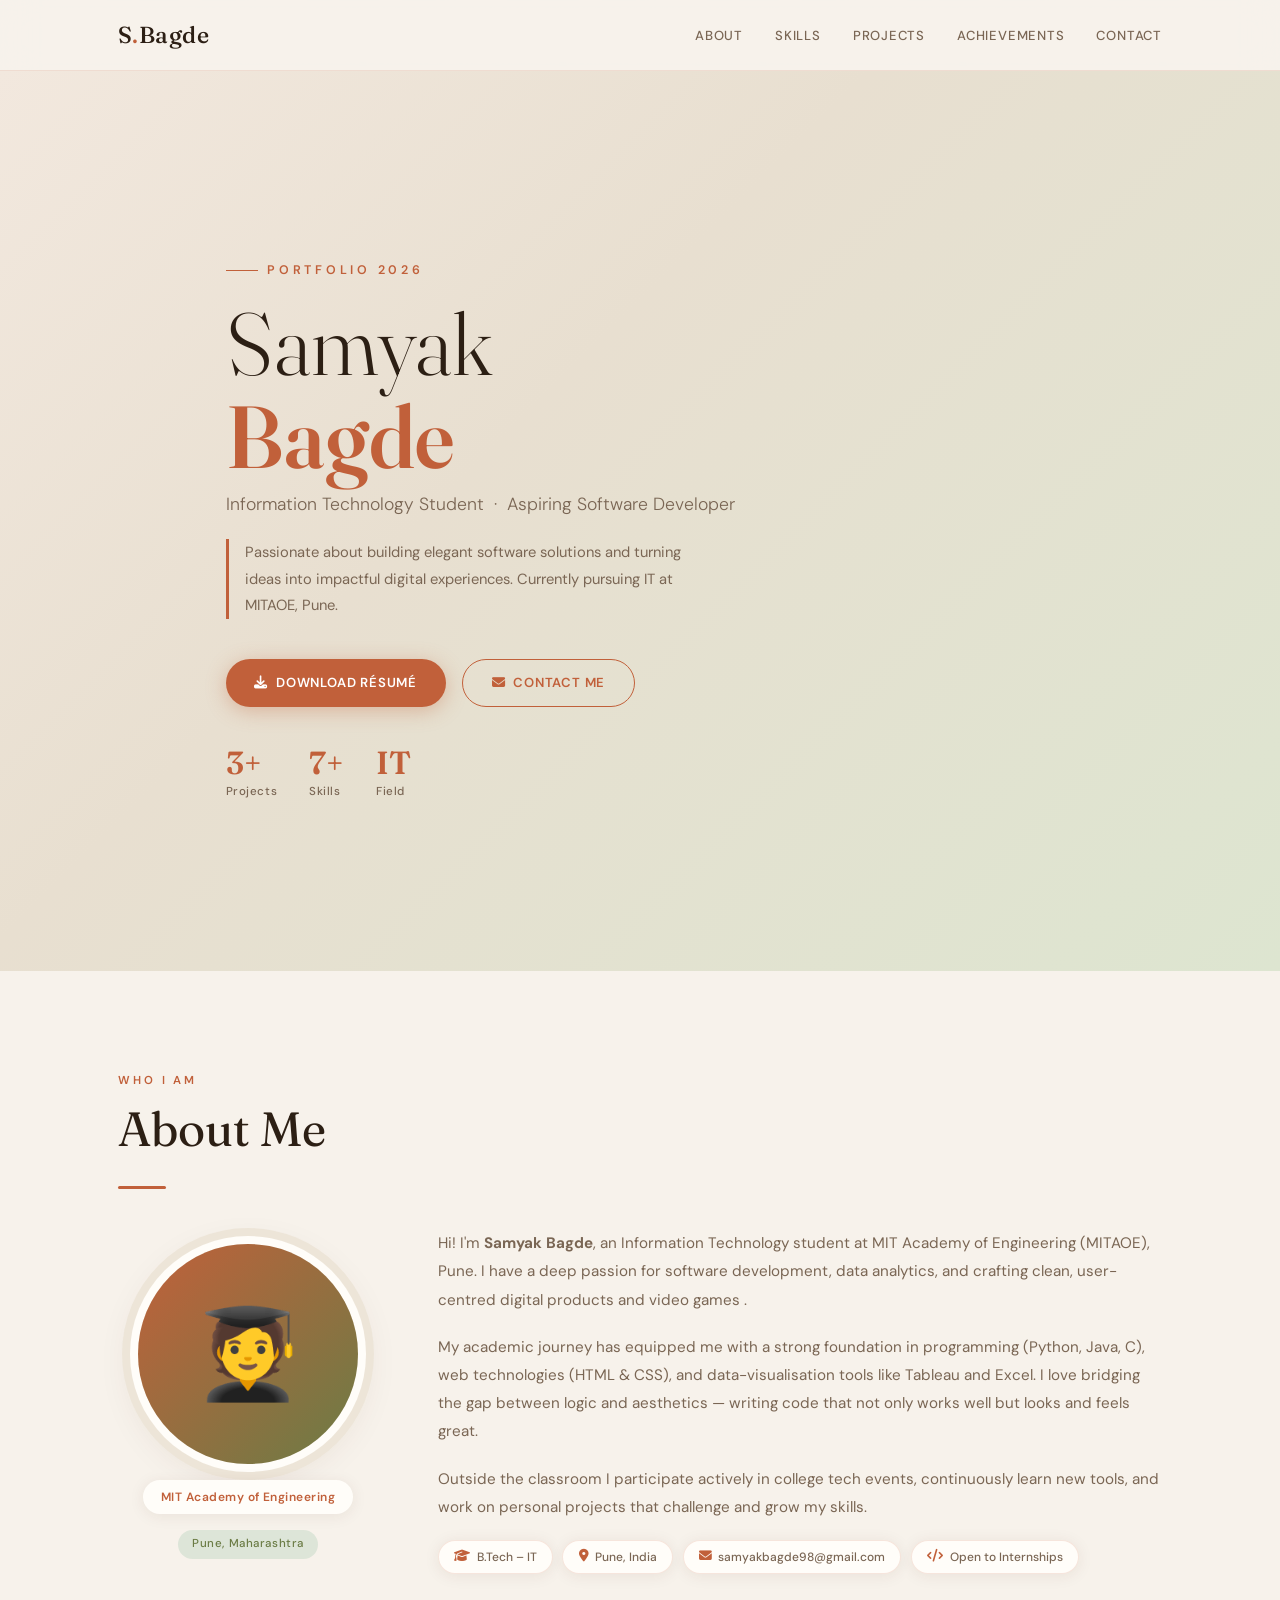
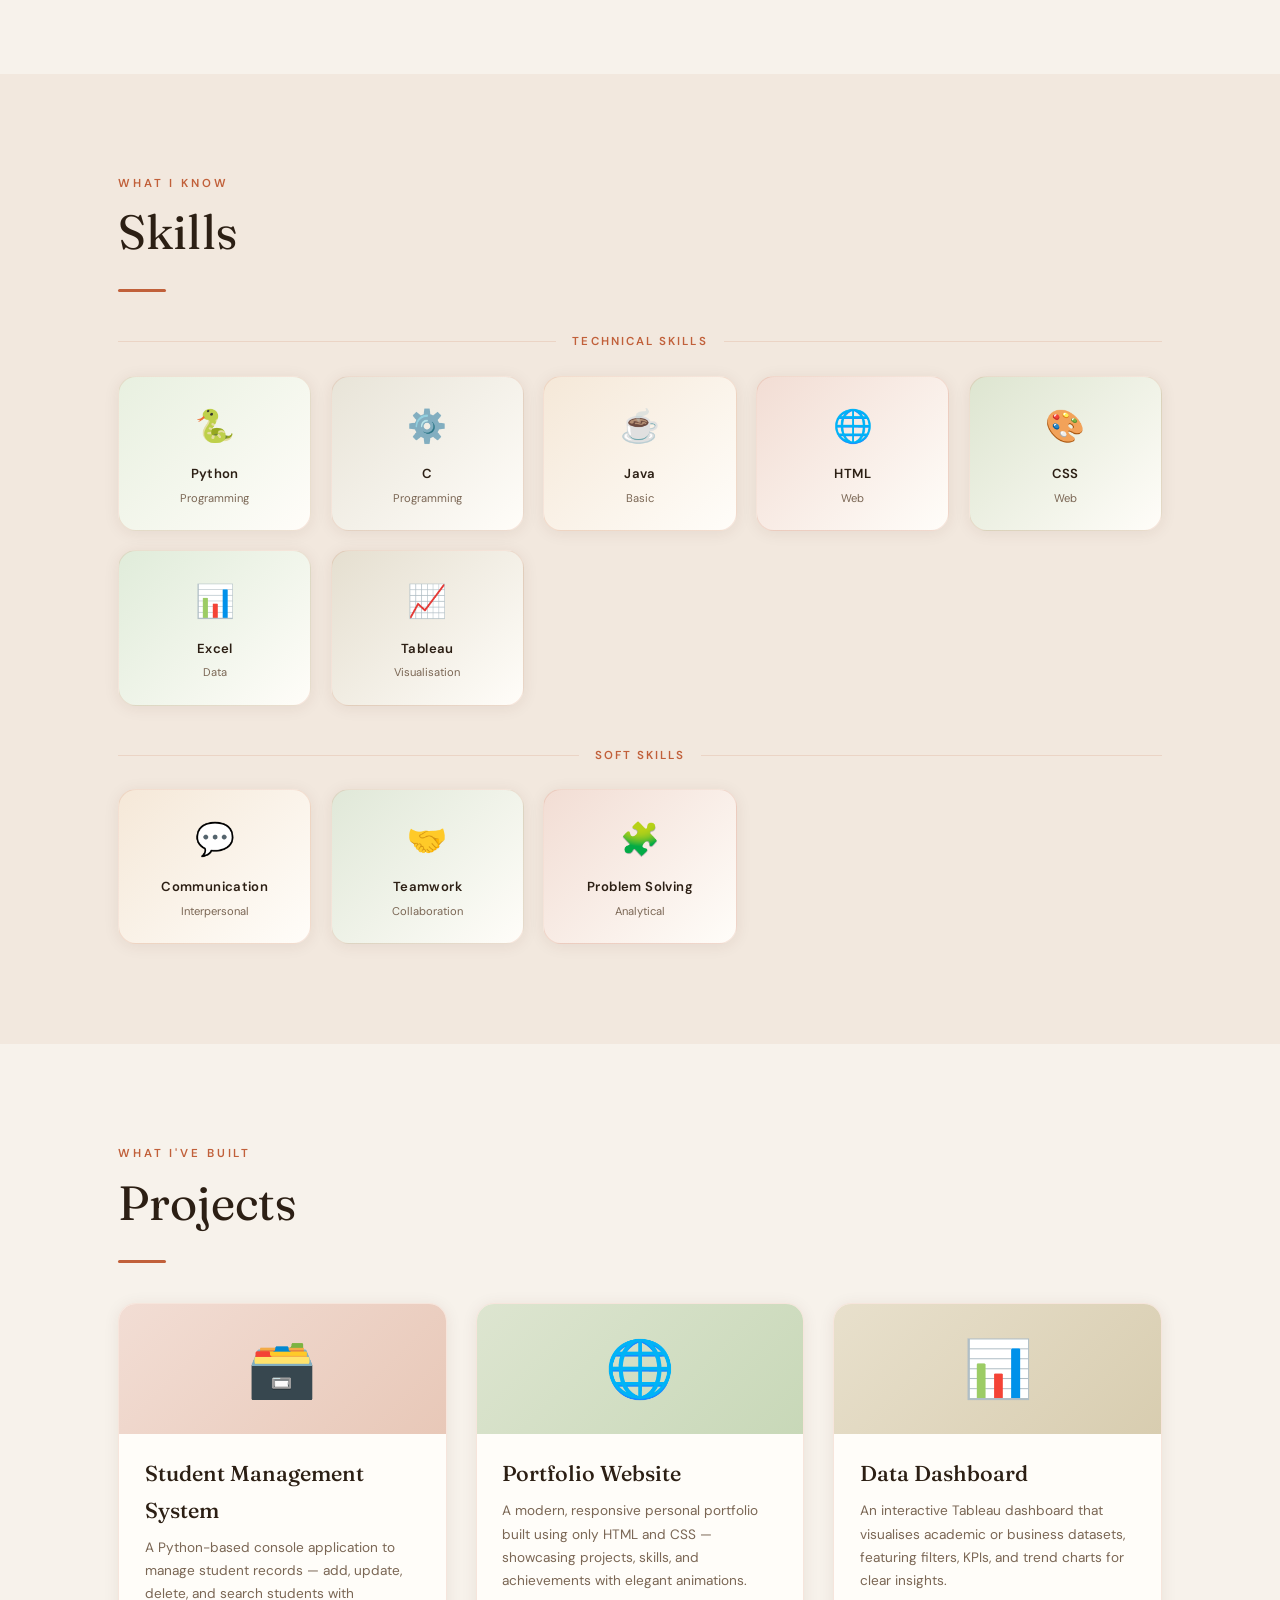
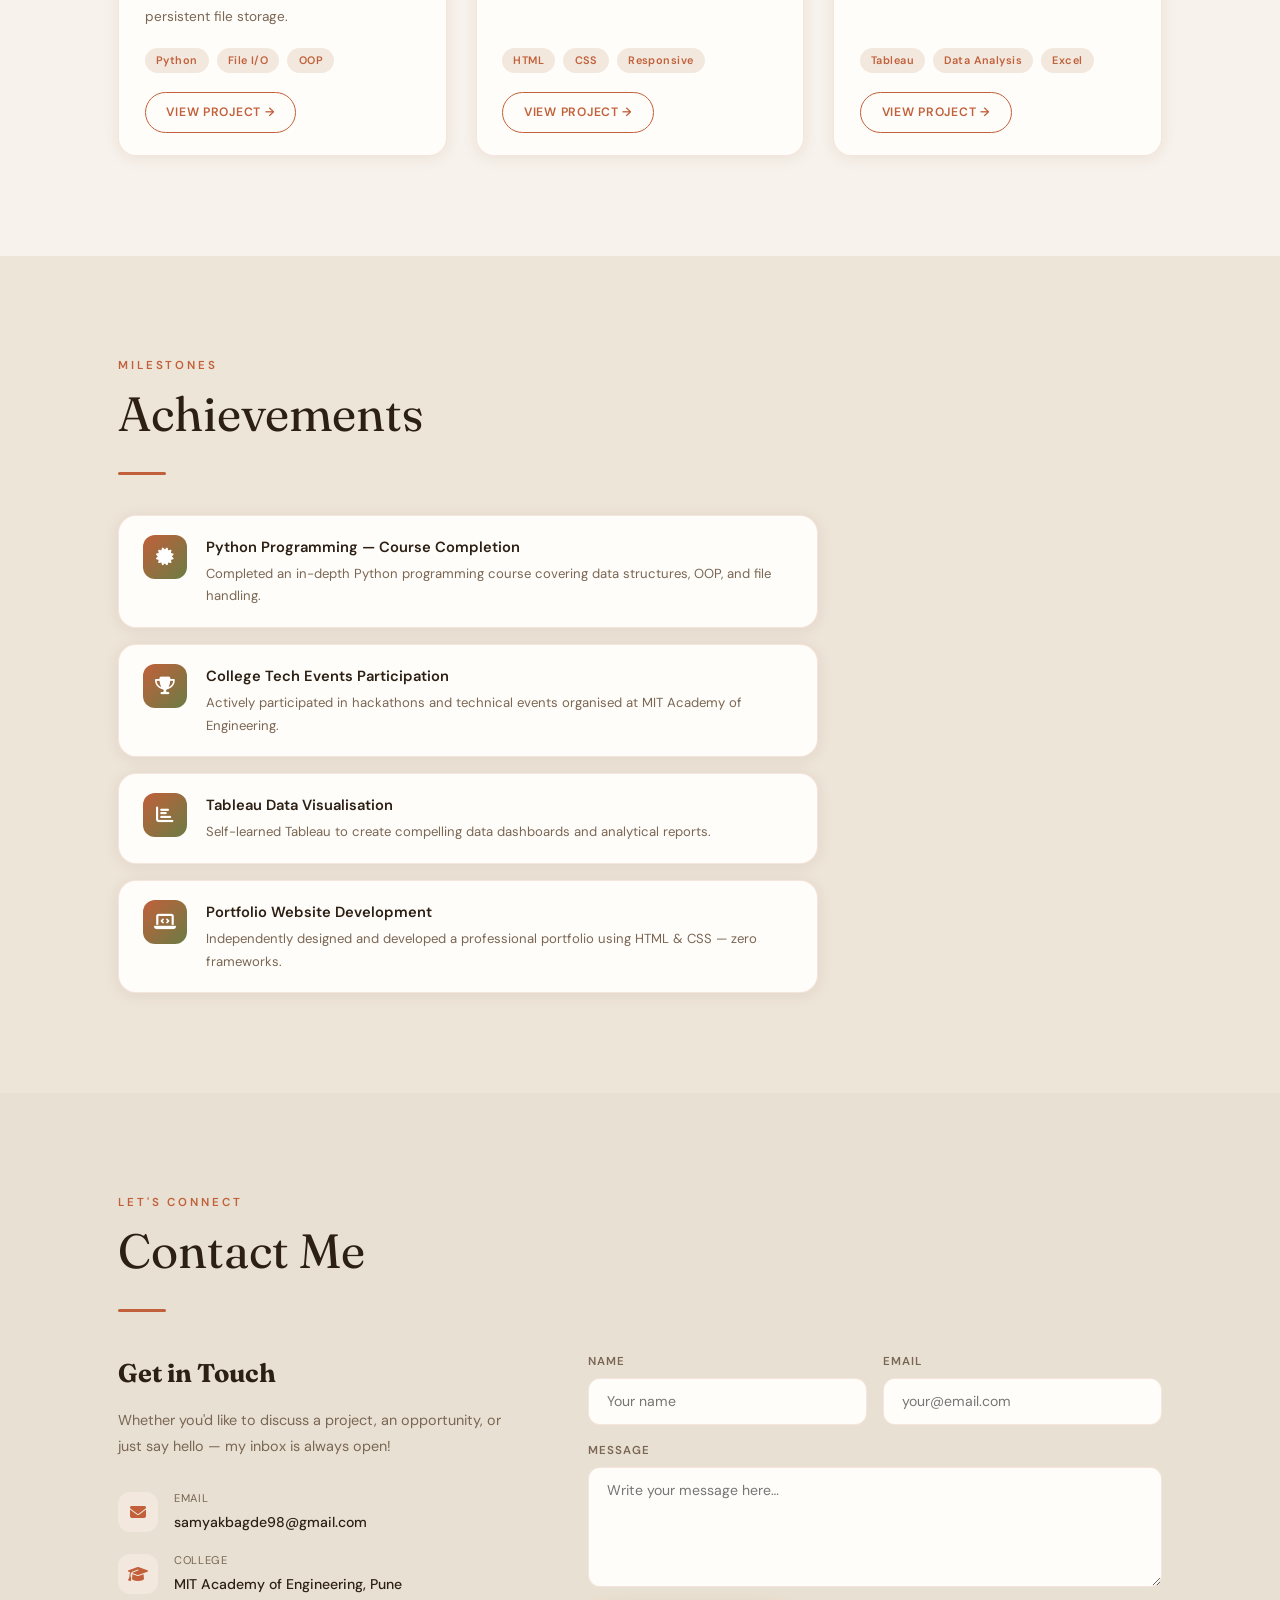
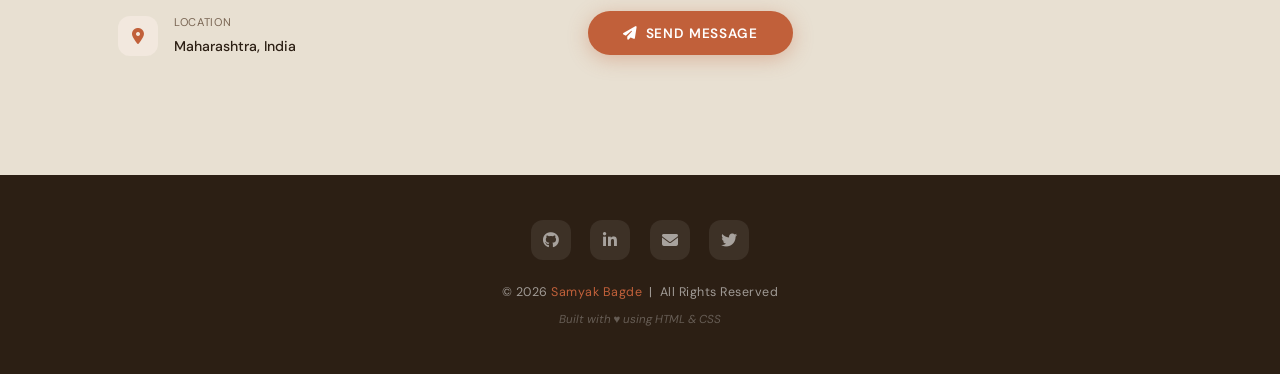
==== commit 12f7e86b: "Update index.html" ====
--- a/index.html
+++ b/index.html
@@ -88,8 +88,7 @@
           Hi! I'm <strong>Samyak Bagde</strong>, an Information Technology student at
           MIT Academy of Engineering (MITAOE), Pune. I have a deep passion for
           software development, data analytics, and crafting clean, user-centred
-          digital products and video games .</p>>
-         <p>I am a full time Gamer and part time student.</p> 
+          digital products and video games .
         </p>
         <p>
           My academic journey has equipped me with a strong foundation in programming
